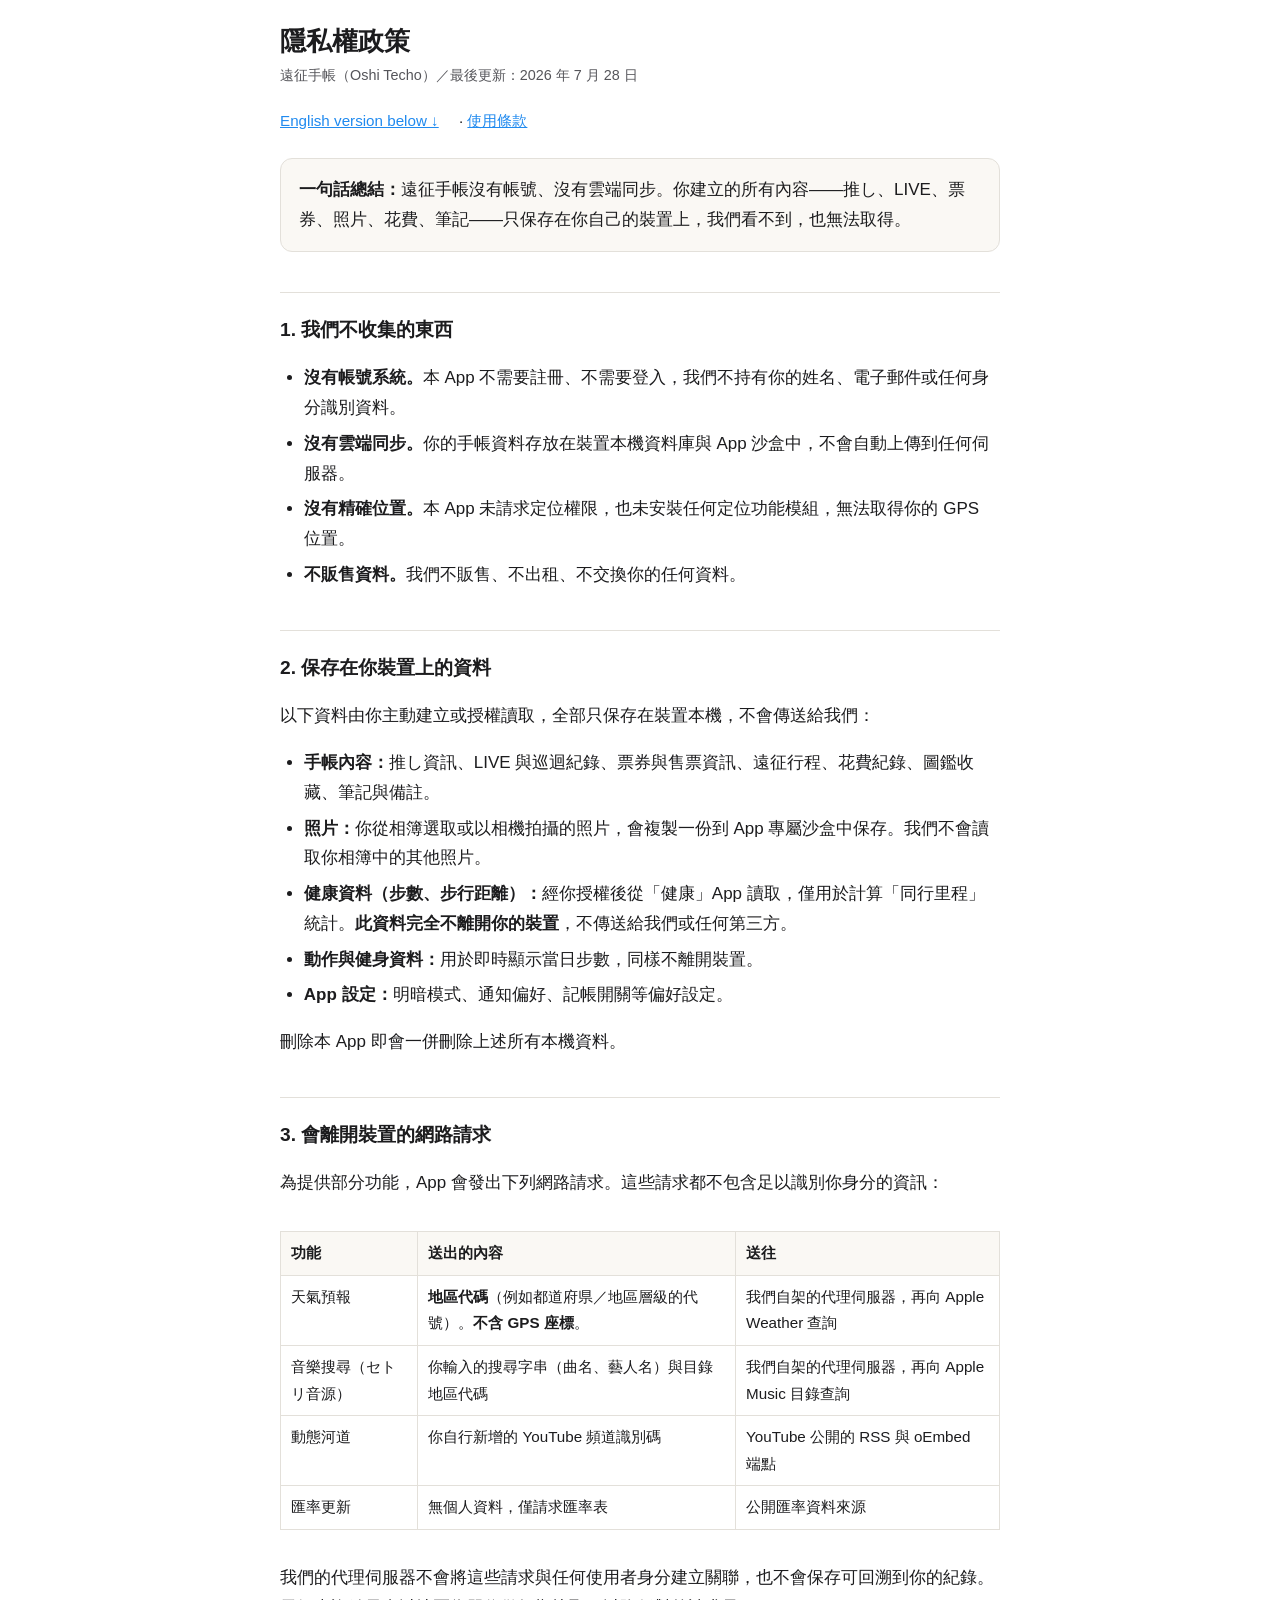
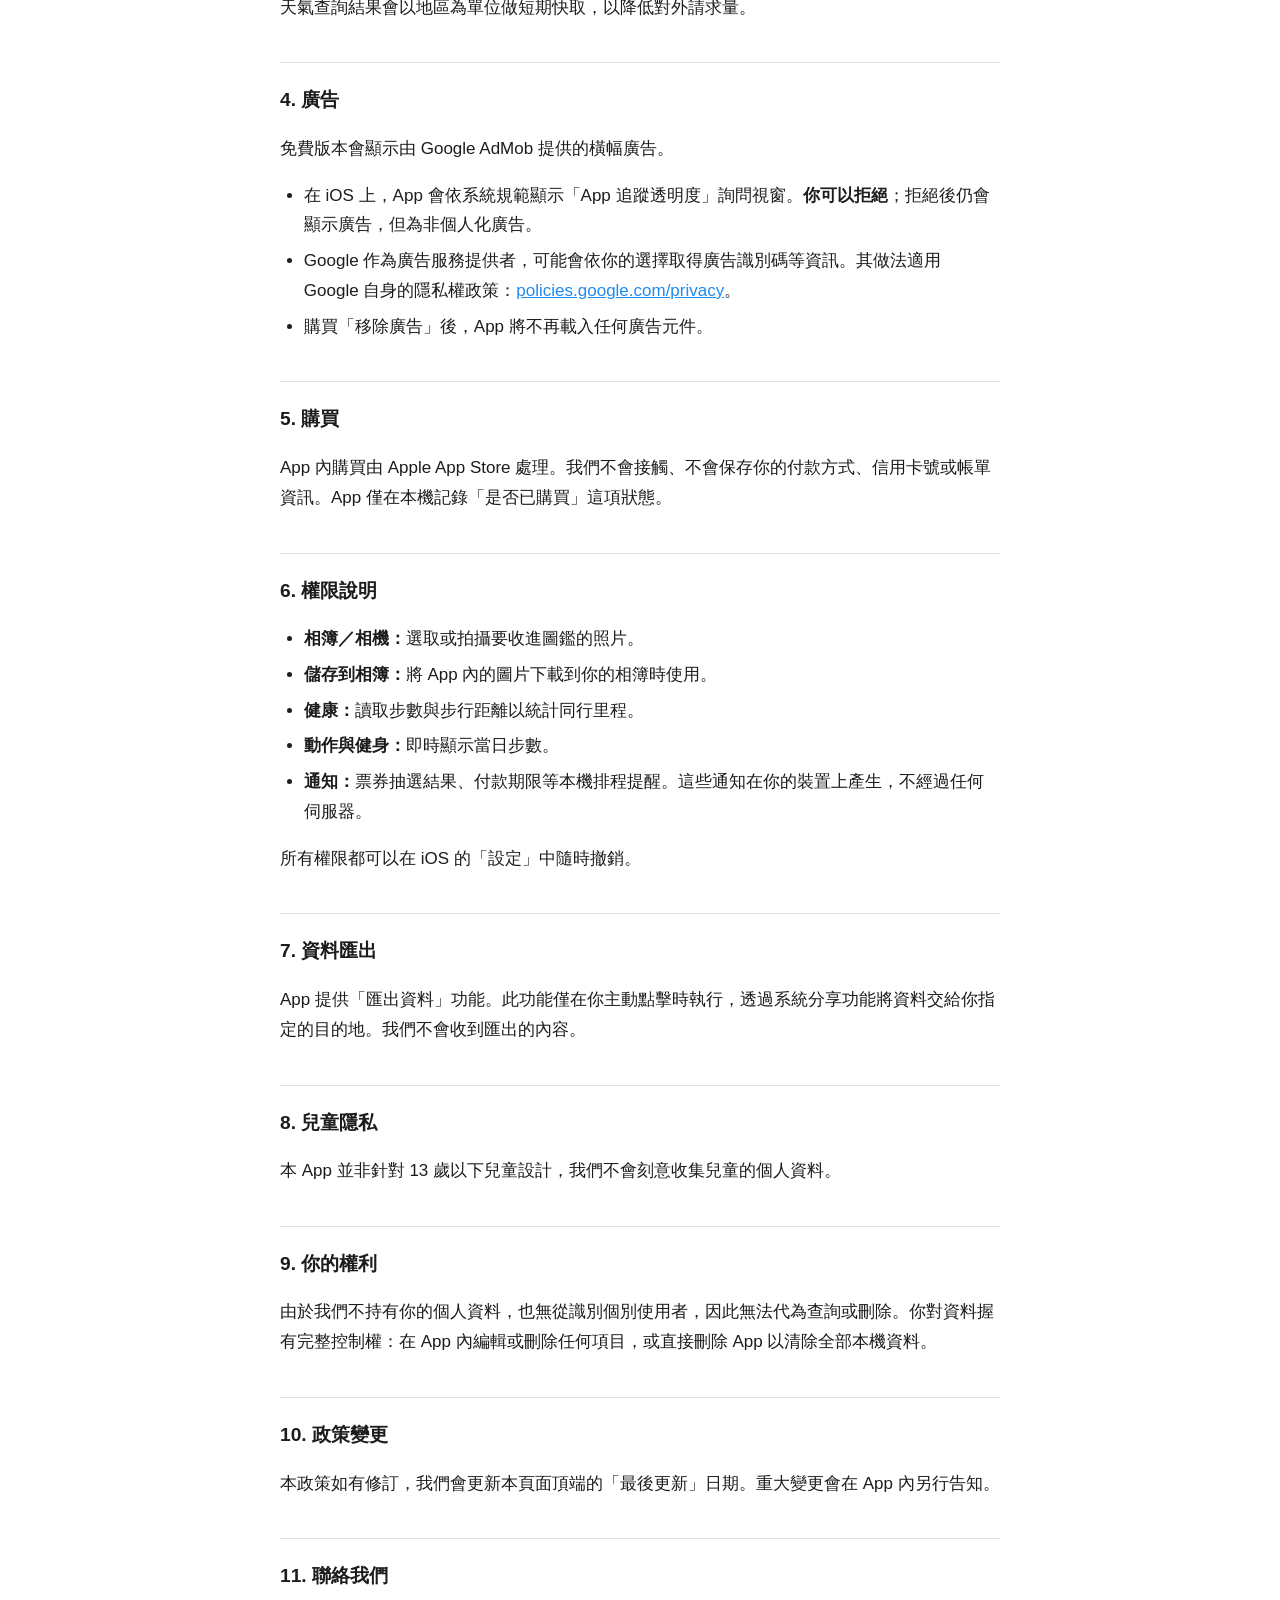
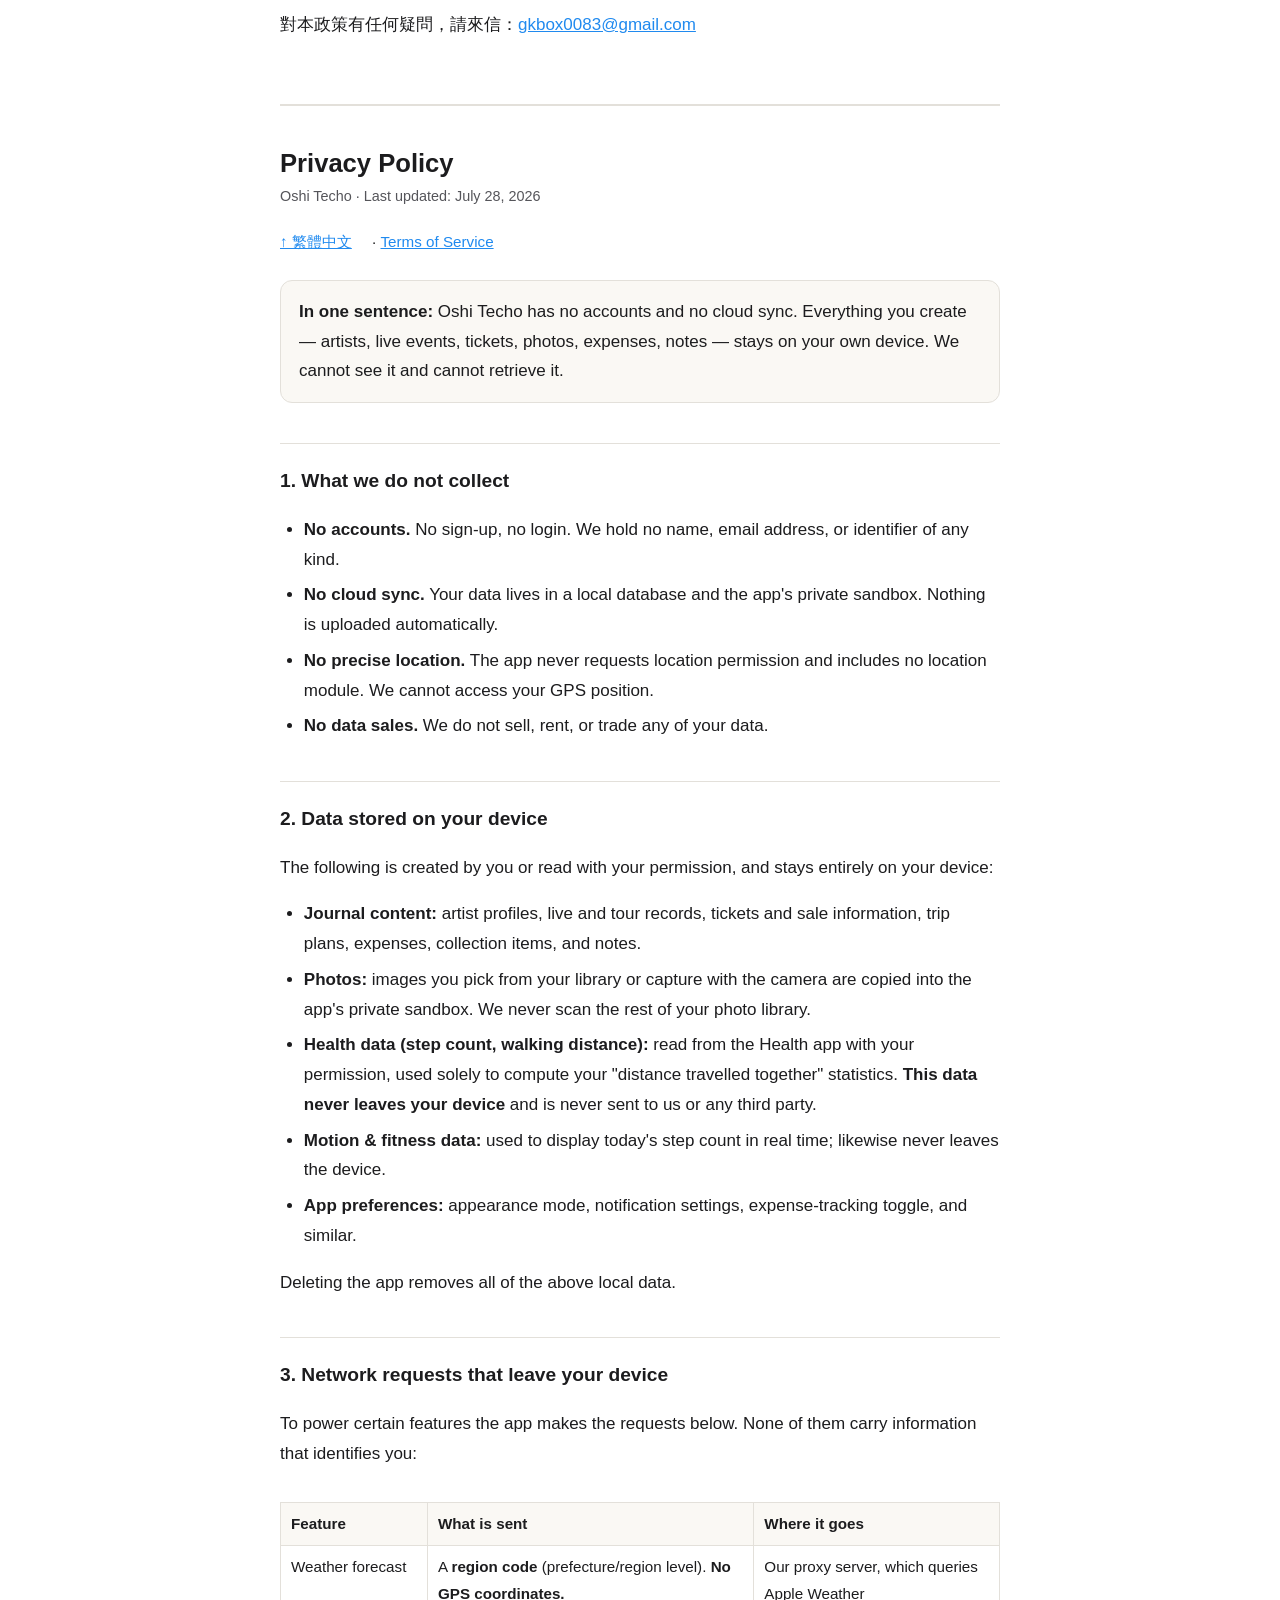
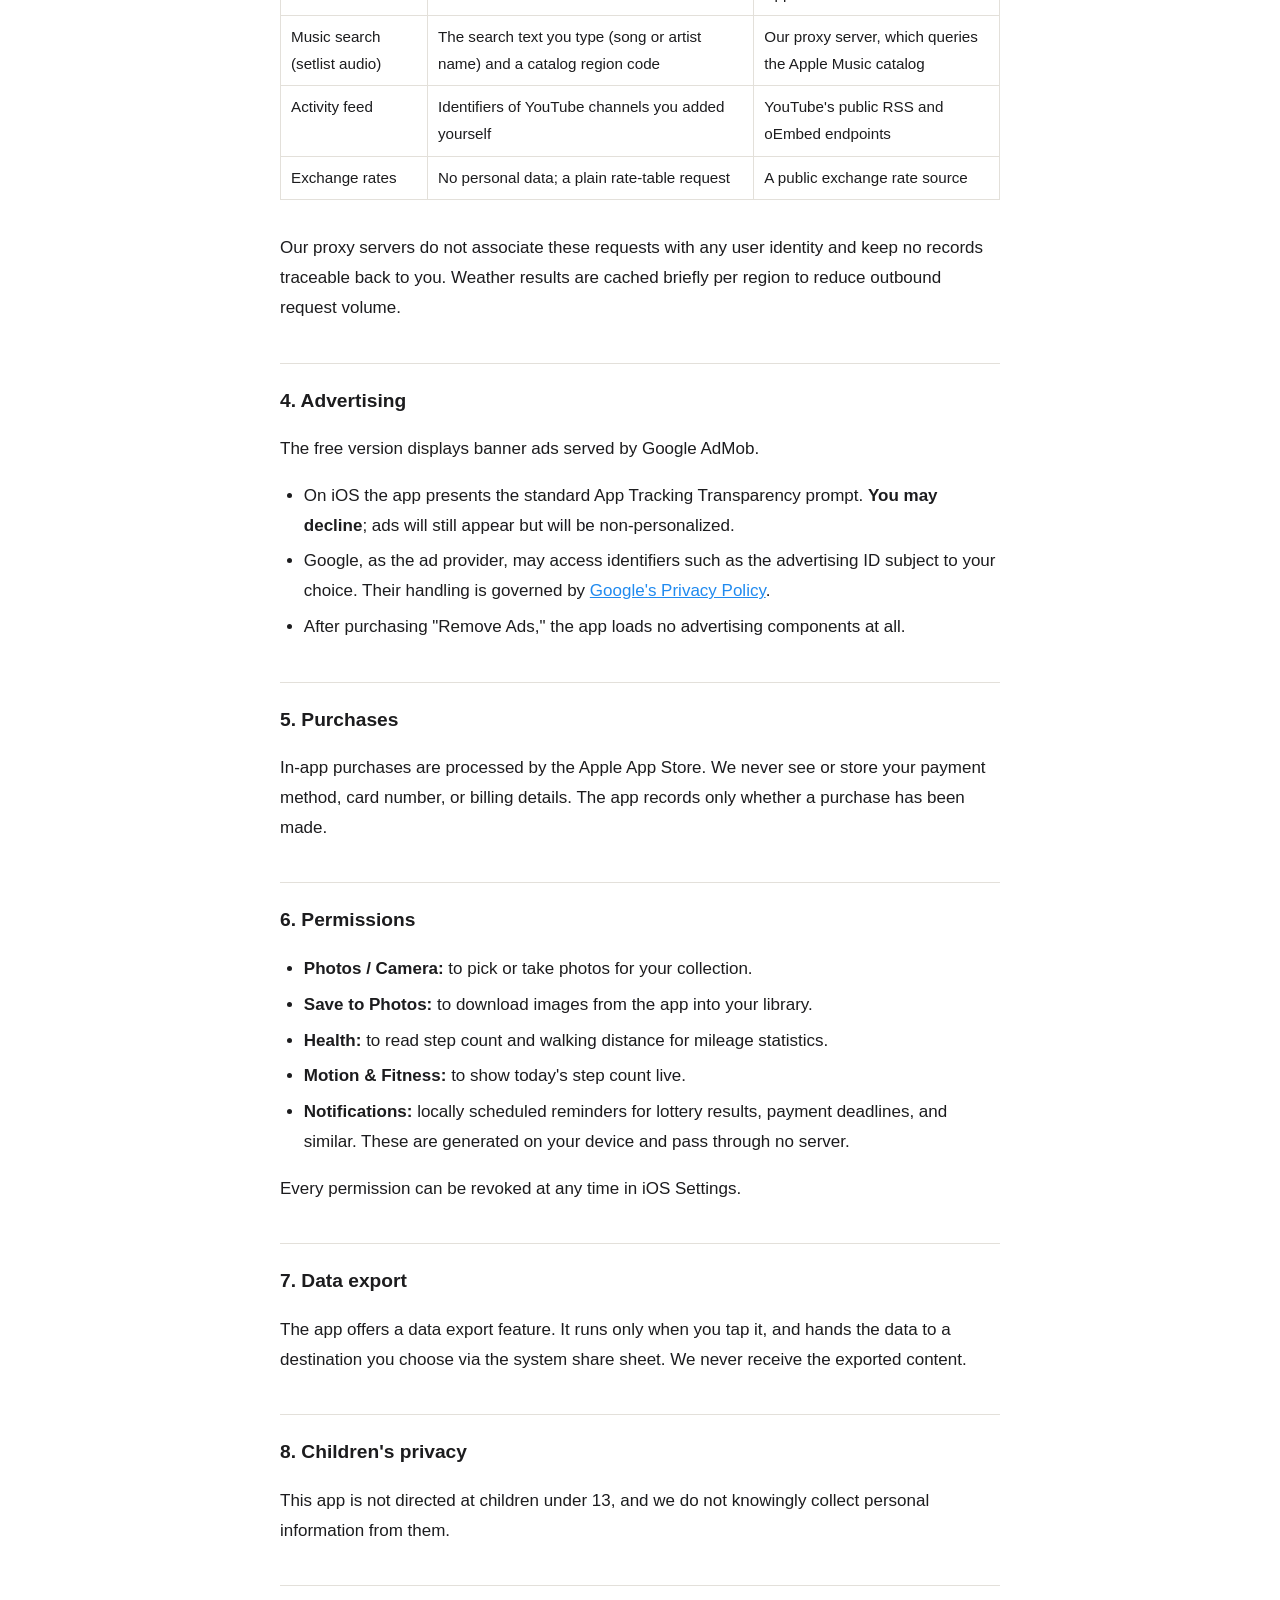
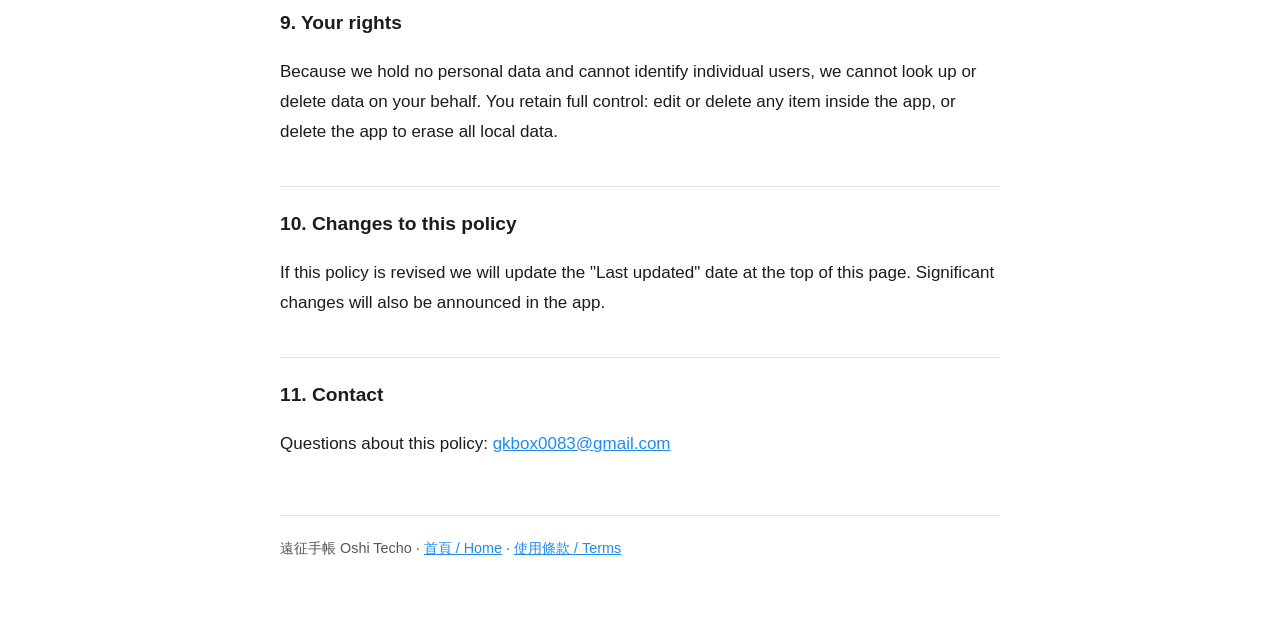
==== privacy.html @ f39a6113 "Add privacy policy and terms of service Static pages for the Oshi Techo iOS app, published via GitHu" ====
<!doctype html>
<html lang="zh-Hant">
<head>
<meta charset="utf-8">
<meta name="viewport" content="width=device-width, initial-scale=1">
<title>隱私權政策 — 遠征手帳 / Privacy Policy — Oshi Techo</title>
<link rel="stylesheet" href="style.css">
</head>
<body>
<main>

<h1>隱私權政策</h1>
<p class="meta">遠征手帳（Oshi Techo）／最後更新：2026 年 7 月 28 日</p>
<p class="lang-nav"><a href="#english">English version below ↓</a> · <a href="terms.html">使用條款</a></p>

<div class="lead">
<p><strong>一句話總結：</strong>遠征手帳沒有帳號、沒有雲端同步。你建立的所有內容——推し、LIVE、票券、照片、花費、筆記——只保存在你自己的裝置上，我們看不到，也無法取得。</p>
</div>

<h2>1. 我們不收集的東西</h2>
<ul>
  <li><strong>沒有帳號系統。</strong>本 App 不需要註冊、不需要登入，我們不持有你的姓名、電子郵件或任何身分識別資料。</li>
  <li><strong>沒有雲端同步。</strong>你的手帳資料存放在裝置本機資料庫與 App 沙盒中，不會自動上傳到任何伺服器。</li>
  <li><strong>沒有精確位置。</strong>本 App 未請求定位權限，也未安裝任何定位功能模組，無法取得你的 GPS 位置。</li>
  <li><strong>不販售資料。</strong>我們不販售、不出租、不交換你的任何資料。</li>
</ul>

<h2>2. 保存在你裝置上的資料</h2>
<p>以下資料由你主動建立或授權讀取，全部只保存在裝置本機，不會傳送給我們：</p>
<ul>
  <li><strong>手帳內容：</strong>推し資訊、LIVE 與巡迴紀錄、票券與售票資訊、遠征行程、花費紀錄、圖鑑收藏、筆記與備註。</li>
  <li><strong>照片：</strong>你從相簿選取或以相機拍攝的照片，會複製一份到 App 專屬沙盒中保存。我們不會讀取你相簿中的其他照片。</li>
  <li><strong>健康資料（步數、步行距離）：</strong>經你授權後從「健康」App 讀取，僅用於計算「同行里程」統計。<strong>此資料完全不離開你的裝置</strong>，不傳送給我們或任何第三方。</li>
  <li><strong>動作與健身資料：</strong>用於即時顯示當日步數，同樣不離開裝置。</li>
  <li><strong>App 設定：</strong>明暗模式、通知偏好、記帳開關等偏好設定。</li>
</ul>
<p>刪除本 App 即會一併刪除上述所有本機資料。</p>

<h2>3. 會離開裝置的網路請求</h2>
<p>為提供部分功能，App 會發出下列網路請求。這些請求都不包含足以識別你身分的資訊：</p>

<div class="table-wrap">
<table>
<tr><th>功能</th><th>送出的內容</th><th>送往</th></tr>
<tr>
  <td>天氣預報</td>
  <td><strong>地區代碼</strong>（例如都道府県／地區層級的代號）。<strong>不含 GPS 座標</strong>。</td>
  <td>我們自架的代理伺服器，再向 Apple Weather 查詢</td>
</tr>
<tr>
  <td>音樂搜尋（セトリ音源）</td>
  <td>你輸入的搜尋字串（曲名、藝人名）與目錄地區代碼</td>
  <td>我們自架的代理伺服器，再向 Apple Music 目錄查詢</td>
</tr>
<tr>
  <td>動態河道</td>
  <td>你自行新增的 YouTube 頻道識別碼</td>
  <td>YouTube 公開的 RSS 與 oEmbed 端點</td>
</tr>
<tr>
  <td>匯率更新</td>
  <td>無個人資料，僅請求匯率表</td>
  <td>公開匯率資料來源</td>
</tr>
</table>
</div>

<p>我們的代理伺服器不會將這些請求與任何使用者身分建立關聯，也不會保存可回溯到你的紀錄。天氣查詢結果會以地區為單位做短期快取，以降低對外請求量。</p>

<h2>4. 廣告</h2>
<p>免費版本會顯示由 Google AdMob 提供的橫幅廣告。</p>
<ul>
  <li>在 iOS 上，App 會依系統規範顯示「App 追蹤透明度」詢問視窗。<strong>你可以拒絕</strong>；拒絕後仍會顯示廣告，但為非個人化廣告。</li>
  <li>Google 作為廣告服務提供者，可能會依你的選擇取得廣告識別碼等資訊。其做法適用 Google 自身的隱私權政策：<a href="https://policies.google.com/privacy">policies.google.com/privacy</a>。</li>
  <li>購買「移除廣告」後，App 將不再載入任何廣告元件。</li>
</ul>

<h2>5. 購買</h2>
<p>App 內購買由 Apple App Store 處理。我們不會接觸、不會保存你的付款方式、信用卡號或帳單資訊。App 僅在本機記錄「是否已購買」這項狀態。</p>

<h2>6. 權限說明</h2>
<ul>
  <li><strong>相簿／相機：</strong>選取或拍攝要收進圖鑑的照片。</li>
  <li><strong>儲存到相簿：</strong>將 App 內的圖片下載到你的相簿時使用。</li>
  <li><strong>健康：</strong>讀取步數與步行距離以統計同行里程。</li>
  <li><strong>動作與健身：</strong>即時顯示當日步數。</li>
  <li><strong>通知：</strong>票券抽選結果、付款期限等本機排程提醒。這些通知在你的裝置上產生，不經過任何伺服器。</li>
</ul>
<p>所有權限都可以在 iOS 的「設定」中隨時撤銷。</p>

<h2>7. 資料匯出</h2>
<p>App 提供「匯出資料」功能。此功能僅在你主動點擊時執行，透過系統分享功能將資料交給你指定的目的地。我們不會收到匯出的內容。</p>

<h2>8. 兒童隱私</h2>
<p>本 App 並非針對 13 歲以下兒童設計，我們不會刻意收集兒童的個人資料。</p>

<h2>9. 你的權利</h2>
<p>由於我們不持有你的個人資料，也無從識別個別使用者，因此無法代為查詢或刪除。你對資料握有完整控制權：在 App 內編輯或刪除任何項目，或直接刪除 App 以清除全部本機資料。</p>

<h2>10. 政策變更</h2>
<p>本政策如有修訂，我們會更新本頁面頂端的「最後更新」日期。重大變更會在 App 內另行告知。</p>

<h2>11. 聯絡我們</h2>
<p>對本政策有任何疑問，請來信：<a href="mailto:gkbox0083@gmail.com">gkbox0083@gmail.com</a></p>

<hr class="lang-split" id="english">

<h1>Privacy Policy</h1>
<p class="meta">Oshi Techo · Last updated: July 28, 2026</p>
<p class="lang-nav"><a href="#">↑ 繁體中文</a> · <a href="terms.html">Terms of Service</a></p>

<div class="lead">
<p><strong>In one sentence:</strong> Oshi Techo has no accounts and no cloud sync. Everything you create — artists, live events, tickets, photos, expenses, notes — stays on your own device. We cannot see it and cannot retrieve it.</p>
</div>

<h2>1. What we do not collect</h2>
<ul>
  <li><strong>No accounts.</strong> No sign-up, no login. We hold no name, email address, or identifier of any kind.</li>
  <li><strong>No cloud sync.</strong> Your data lives in a local database and the app's private sandbox. Nothing is uploaded automatically.</li>
  <li><strong>No precise location.</strong> The app never requests location permission and includes no location module. We cannot access your GPS position.</li>
  <li><strong>No data sales.</strong> We do not sell, rent, or trade any of your data.</li>
</ul>

<h2>2. Data stored on your device</h2>
<p>The following is created by you or read with your permission, and stays entirely on your device:</p>
<ul>
  <li><strong>Journal content:</strong> artist profiles, live and tour records, tickets and sale information, trip plans, expenses, collection items, and notes.</li>
  <li><strong>Photos:</strong> images you pick from your library or capture with the camera are copied into the app's private sandbox. We never scan the rest of your photo library.</li>
  <li><strong>Health data (step count, walking distance):</strong> read from the Health app with your permission, used solely to compute your "distance travelled together" statistics. <strong>This data never leaves your device</strong> and is never sent to us or any third party.</li>
  <li><strong>Motion &amp; fitness data:</strong> used to display today's step count in real time; likewise never leaves the device.</li>
  <li><strong>App preferences:</strong> appearance mode, notification settings, expense-tracking toggle, and similar.</li>
</ul>
<p>Deleting the app removes all of the above local data.</p>

<h2>3. Network requests that leave your device</h2>
<p>To power certain features the app makes the requests below. None of them carry information that identifies you:</p>

<div class="table-wrap">
<table>
<tr><th>Feature</th><th>What is sent</th><th>Where it goes</th></tr>
<tr>
  <td>Weather forecast</td>
  <td>A <strong>region code</strong> (prefecture/region level). <strong>No GPS coordinates.</strong></td>
  <td>Our proxy server, which queries Apple Weather</td>
</tr>
<tr>
  <td>Music search (setlist audio)</td>
  <td>The search text you type (song or artist name) and a catalog region code</td>
  <td>Our proxy server, which queries the Apple Music catalog</td>
</tr>
<tr>
  <td>Activity feed</td>
  <td>Identifiers of YouTube channels you added yourself</td>
  <td>YouTube's public RSS and oEmbed endpoints</td>
</tr>
<tr>
  <td>Exchange rates</td>
  <td>No personal data; a plain rate-table request</td>
  <td>A public exchange rate source</td>
</tr>
</table>
</div>

<p>Our proxy servers do not associate these requests with any user identity and keep no records traceable back to you. Weather results are cached briefly per region to reduce outbound request volume.</p>

<h2>4. Advertising</h2>
<p>The free version displays banner ads served by Google AdMob.</p>
<ul>
  <li>On iOS the app presents the standard App Tracking Transparency prompt. <strong>You may decline</strong>; ads will still appear but will be non-personalized.</li>
  <li>Google, as the ad provider, may access identifiers such as the advertising ID subject to your choice. Their handling is governed by <a href="https://policies.google.com/privacy">Google's Privacy Policy</a>.</li>
  <li>After purchasing "Remove Ads," the app loads no advertising components at all.</li>
</ul>

<h2>5. Purchases</h2>
<p>In-app purchases are processed by the Apple App Store. We never see or store your payment method, card number, or billing details. The app records only whether a purchase has been made.</p>

<h2>6. Permissions</h2>
<ul>
  <li><strong>Photos / Camera:</strong> to pick or take photos for your collection.</li>
  <li><strong>Save to Photos:</strong> to download images from the app into your library.</li>
  <li><strong>Health:</strong> to read step count and walking distance for mileage statistics.</li>
  <li><strong>Motion &amp; Fitness:</strong> to show today's step count live.</li>
  <li><strong>Notifications:</strong> locally scheduled reminders for lottery results, payment deadlines, and similar. These are generated on your device and pass through no server.</li>
</ul>
<p>Every permission can be revoked at any time in iOS Settings.</p>

<h2>7. Data export</h2>
<p>The app offers a data export feature. It runs only when you tap it, and hands the data to a destination you choose via the system share sheet. We never receive the exported content.</p>

<h2>8. Children's privacy</h2>
<p>This app is not directed at children under 13, and we do not knowingly collect personal information from them.</p>

<h2>9. Your rights</h2>
<p>Because we hold no personal data and cannot identify individual users, we cannot look up or delete data on your behalf. You retain full control: edit or delete any item inside the app, or delete the app to erase all local data.</p>

<h2>10. Changes to this policy</h2>
<p>If this policy is revised we will update the "Last updated" date at the top of this page. Significant changes will also be announced in the app.</p>

<h2>11. Contact</h2>
<p>Questions about this policy: <a href="mailto:gkbox0083@gmail.com">gkbox0083@gmail.com</a></p>

<footer>
遠征手帳 Oshi Techo · <a href="index.html">首頁 / Home</a> · <a href="terms.html">使用條款 / Terms</a>
</footer>

</main>
</body>
</html>
---- style.css ----
/* 遠征手帳 法務文件共用樣式 — 自含、無外部依賴、支援深色模式 */
:root {
  --bg: #ffffff;
  --text: #1c1c1e;
  --text-secondary: #55555a;
  --border: #e3e0da;
  --accent: #208aef;
  --card: #faf8f4;
}
@media (prefers-color-scheme: dark) {
  :root {
    --bg: #242625;
    --text: #f2f1ee;
    --text-secondary: #a8a6a1;
    --border: #3a3c3b;
    --accent: #63a9f2;
    --card: #2d2f2e;
  }
}
* { box-sizing: border-box; }
body {
  margin: 0;
  padding: 24px 20px 64px;
  background: var(--bg);
  color: var(--text);
  font-family: -apple-system, BlinkMacSystemFont, "Segoe UI", "Noto Sans TC", "Hiragino Sans", sans-serif;
  line-height: 1.75;
  font-size: 17px;
  -webkit-text-size-adjust: 100%;
}
main { max-width: 720px; margin: 0 auto; }
h1 { font-size: 1.6rem; line-height: 1.35; margin: 0 0 4px; }
h2 {
  font-size: 1.2rem;
  margin: 40px 0 12px;
  padding-top: 20px;
  border-top: 1px solid var(--border);
}
h3 { font-size: 1rem; margin: 24px 0 8px; }
p, li { color: var(--text); }
ul { padding-left: 1.4em; }
li { margin: 6px 0; }
a { color: var(--accent); }
code {
  background: var(--card);
  padding: 2px 6px;
  border-radius: 4px;
  font-size: 0.9em;
}
.meta { color: var(--text-secondary); font-size: 0.9rem; margin: 0 0 8px; }
.lead {
  background: var(--card);
  border: 1px solid var(--border);
  border-radius: 12px;
  padding: 16px 18px;
  margin: 24px 0;
}
.lead p { margin: 0; }
.lang-nav { margin: 20px 0 0; font-size: 0.95rem; }
.lang-nav a { margin-right: 16px; }
hr.lang-split {
  border: 0;
  border-top: 2px solid var(--border);
  margin: 64px 0 40px;
}
table {
  width: 100%;
  border-collapse: collapse;
  margin: 16px 0;
  font-size: 0.95rem;
}
th, td {
  border: 1px solid var(--border);
  padding: 8px 10px;
  text-align: left;
  vertical-align: top;
}
th { background: var(--card); }
.table-wrap { overflow-x: auto; }
footer {
  margin-top: 56px;
  padding-top: 20px;
  border-top: 1px solid var(--border);
  color: var(--text-secondary);
  font-size: 0.9rem;
}
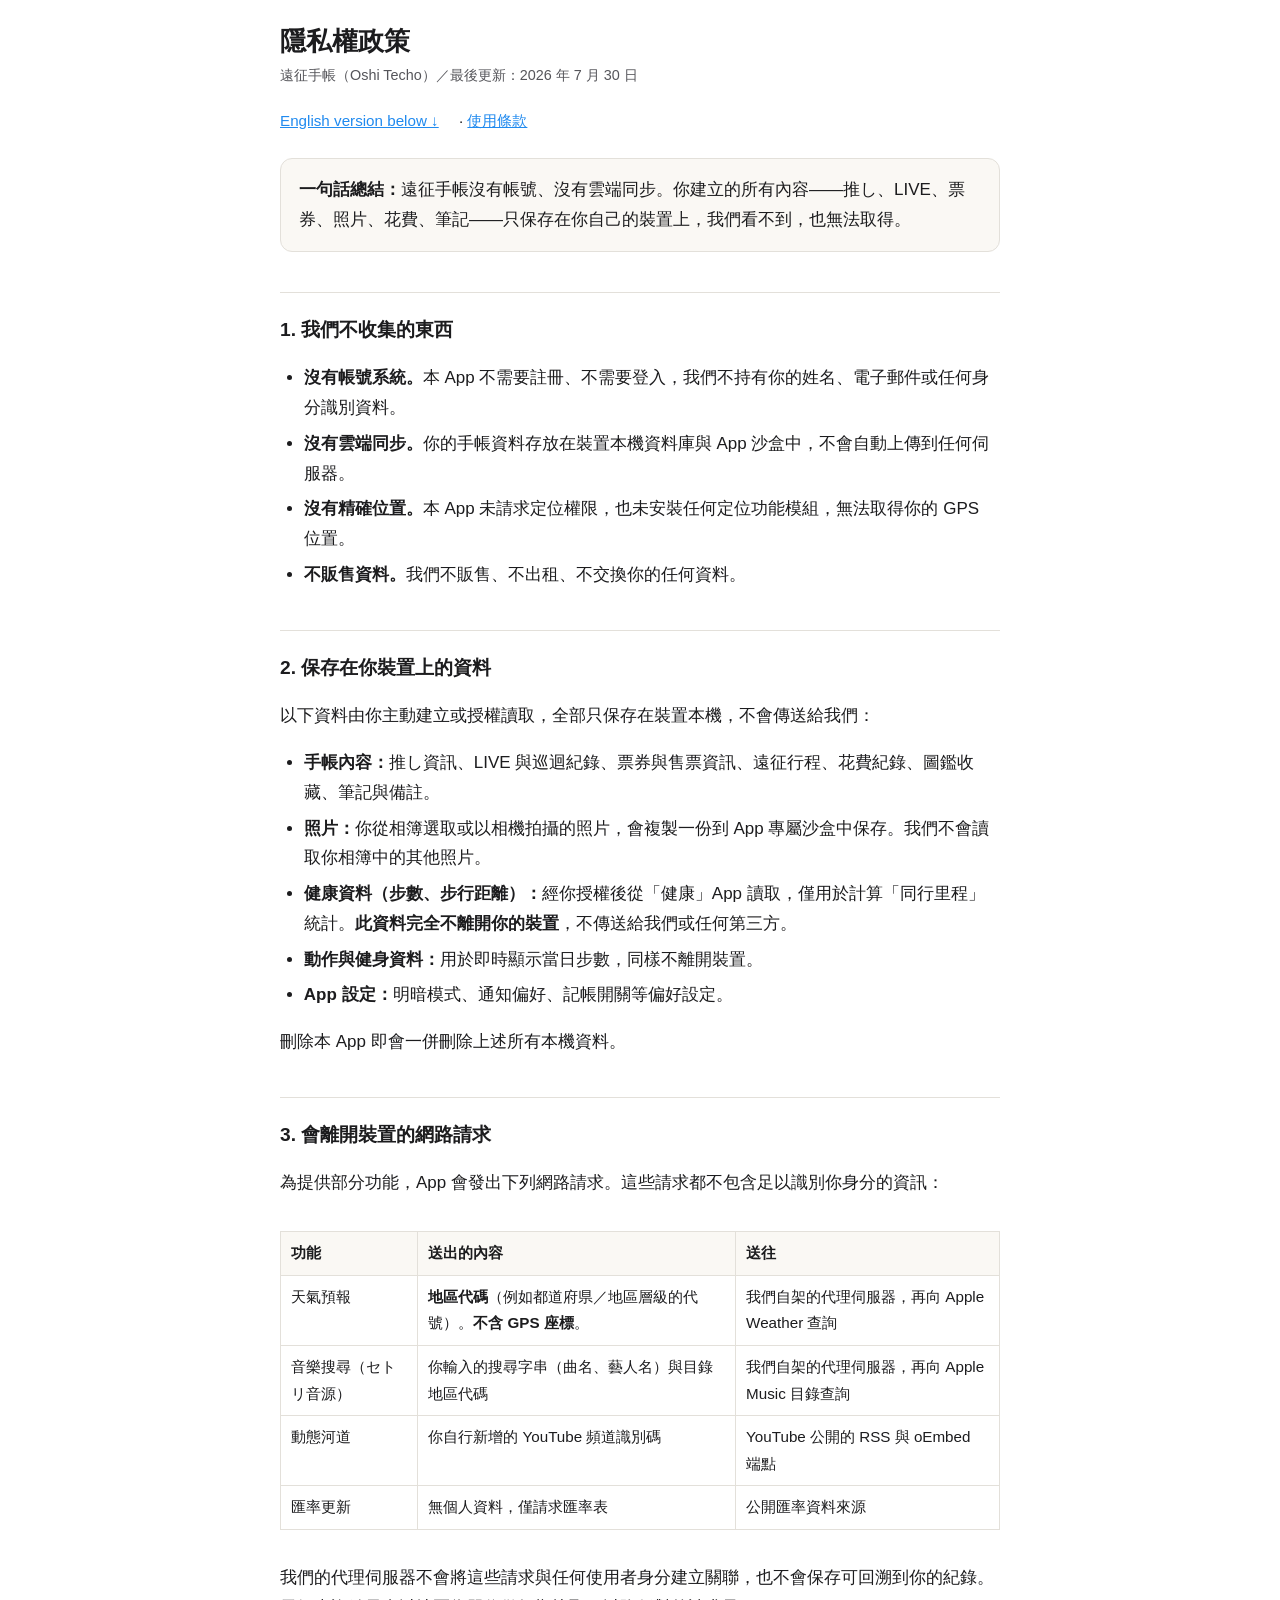
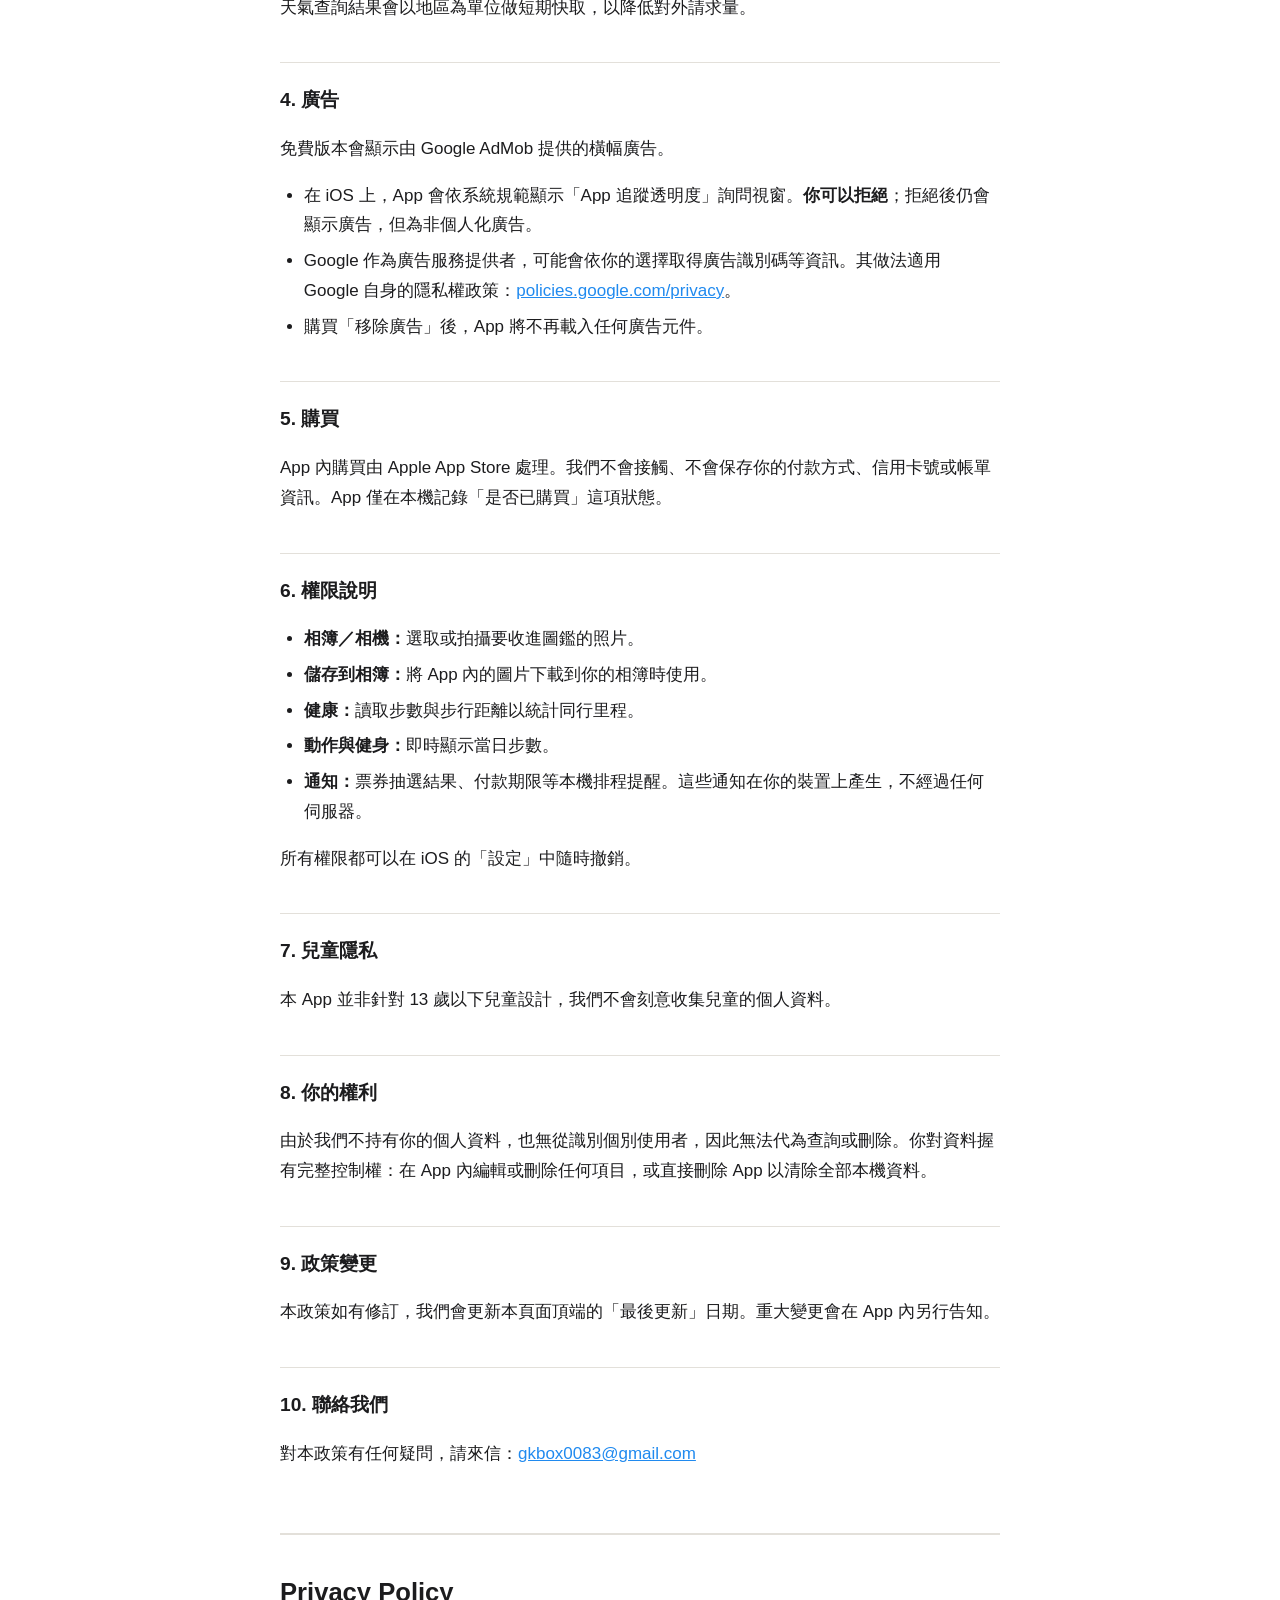
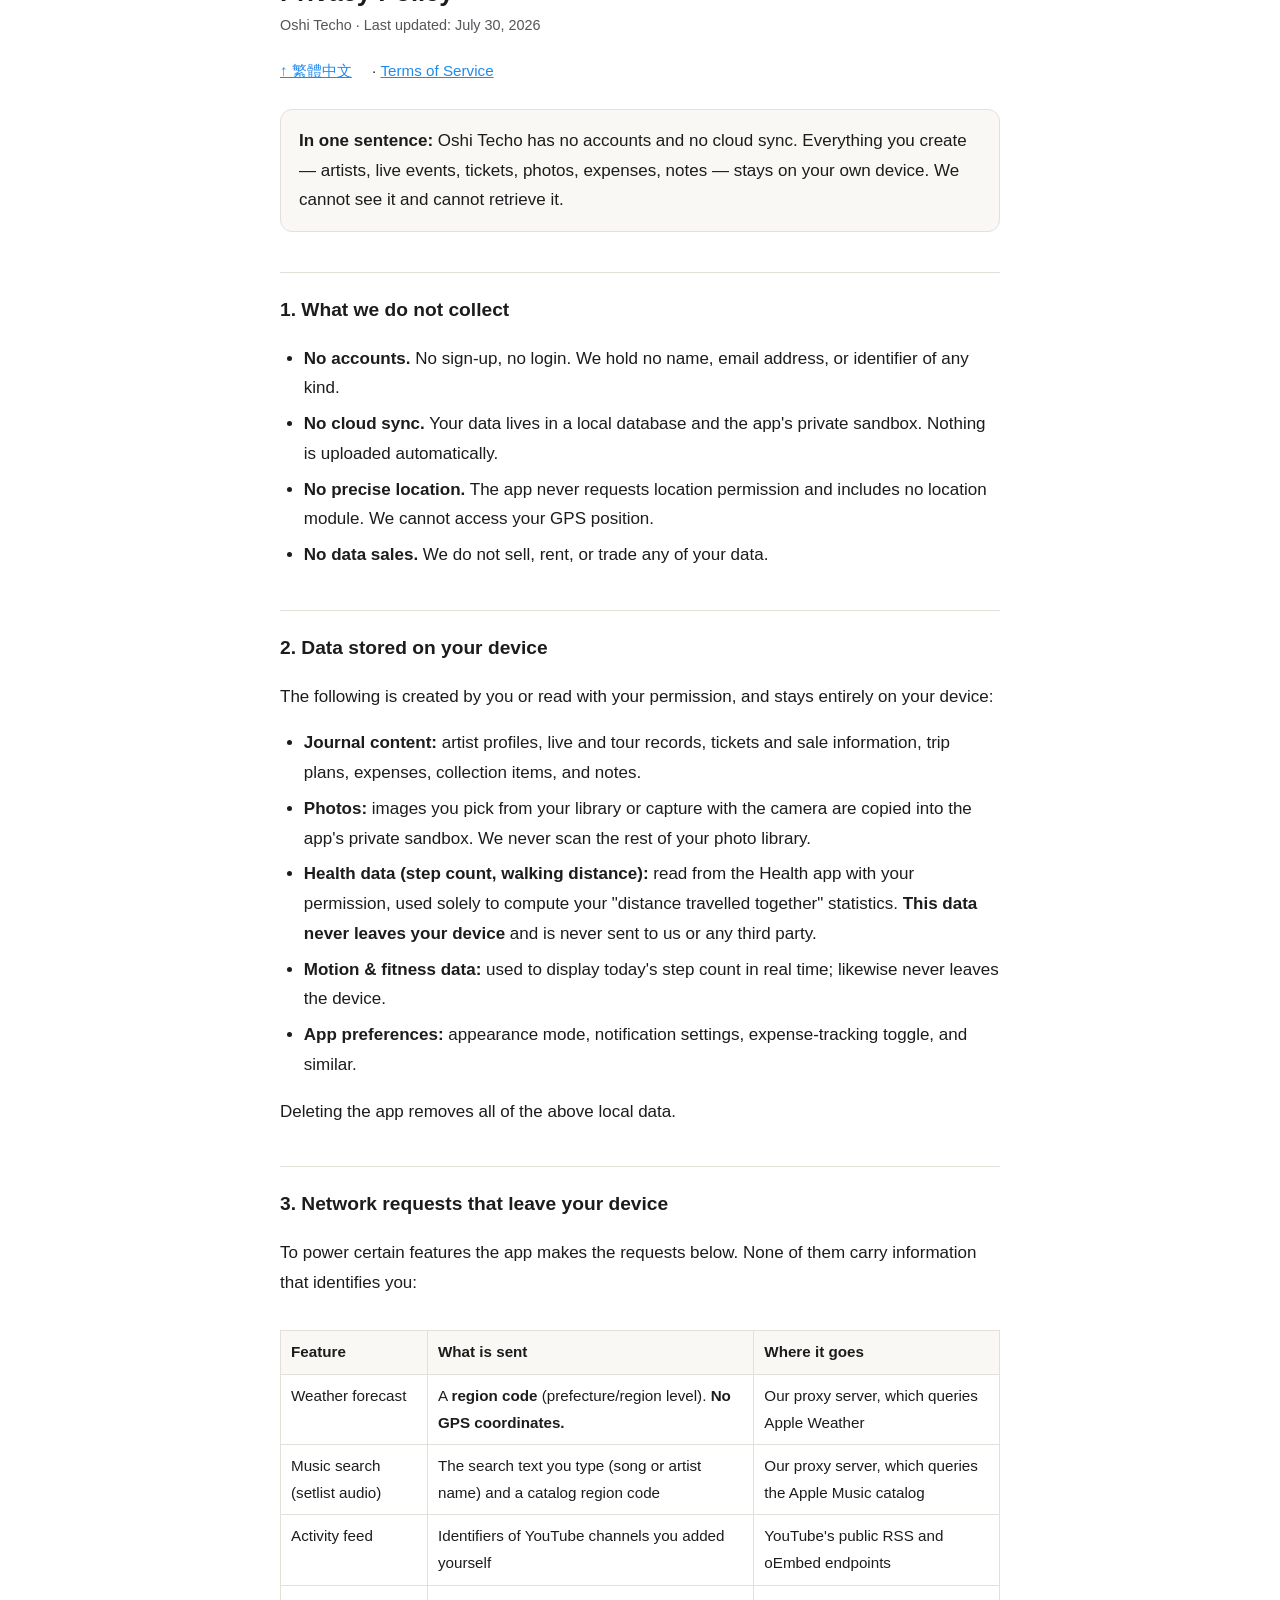
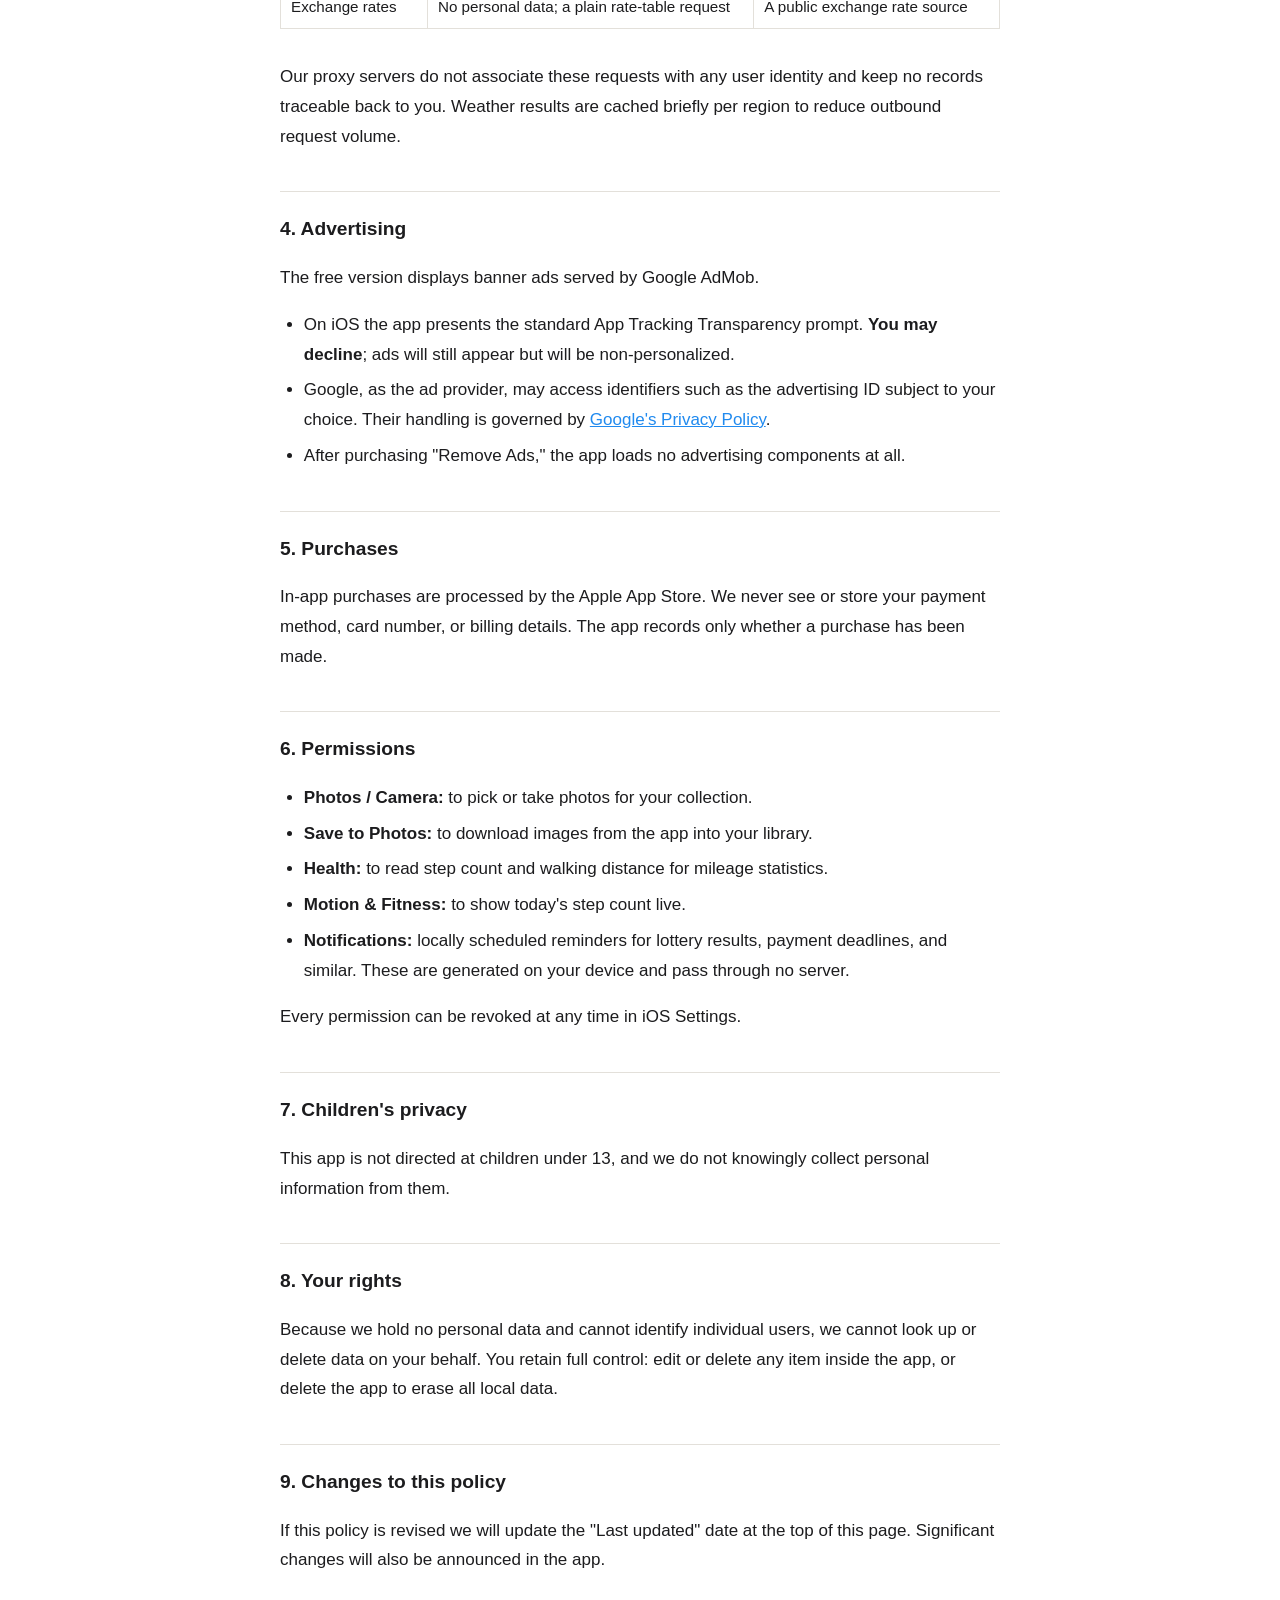
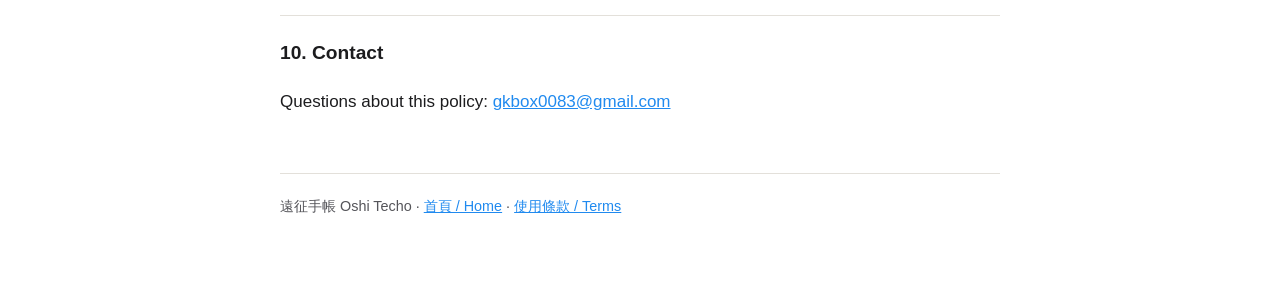
==== commit 6fa63a68: "Remove data export references (feature removed from app)" ====
--- a/privacy.html
+++ b/privacy.html
@@ -10,7 +10,7 @@
 <main>
 
 <h1>隱私權政策</h1>
-<p class="meta">遠征手帳（Oshi Techo）／最後更新：2026 年 7 月 28 日</p>
+<p class="meta">遠征手帳（Oshi Techo）／最後更新：2026 年 7 月 30 日</p>
 <p class="lang-nav"><a href="#english">English version below ↓</a> · <a href="terms.html">使用條款</a></p>
 
 <div class="lead">
@@ -88,25 +88,22 @@
 </ul>
 <p>所有權限都可以在 iOS 的「設定」中隨時撤銷。</p>
 
-<h2>7. 資料匯出</h2>
-<p>App 提供「匯出資料」功能。此功能僅在你主動點擊時執行，透過系統分享功能將資料交給你指定的目的地。我們不會收到匯出的內容。</p>
-
-<h2>8. 兒童隱私</h2>
+<h2>7. 兒童隱私</h2>
 <p>本 App 並非針對 13 歲以下兒童設計，我們不會刻意收集兒童的個人資料。</p>
 
-<h2>9. 你的權利</h2>
+<h2>8. 你的權利</h2>
 <p>由於我們不持有你的個人資料，也無從識別個別使用者，因此無法代為查詢或刪除。你對資料握有完整控制權：在 App 內編輯或刪除任何項目，或直接刪除 App 以清除全部本機資料。</p>
 
-<h2>10. 政策變更</h2>
+<h2>9. 政策變更</h2>
 <p>本政策如有修訂，我們會更新本頁面頂端的「最後更新」日期。重大變更會在 App 內另行告知。</p>
 
-<h2>11. 聯絡我們</h2>
+<h2>10. 聯絡我們</h2>
 <p>對本政策有任何疑問，請來信：<a href="mailto:gkbox0083@gmail.com">gkbox0083@gmail.com</a></p>
 
 <hr class="lang-split" id="english">
 
 <h1>Privacy Policy</h1>
-<p class="meta">Oshi Techo · Last updated: July 28, 2026</p>
+<p class="meta">Oshi Techo · Last updated: July 30, 2026</p>
 <p class="lang-nav"><a href="#">↑ 繁體中文</a> · <a href="terms.html">Terms of Service</a></p>
 
 <div class="lead">
@@ -184,19 +181,16 @@
 </ul>
 <p>Every permission can be revoked at any time in iOS Settings.</p>
 
-<h2>7. Data export</h2>
-<p>The app offers a data export feature. It runs only when you tap it, and hands the data to a destination you choose via the system share sheet. We never receive the exported content.</p>
-
-<h2>8. Children's privacy</h2>
+<h2>7. Children's privacy</h2>
 <p>This app is not directed at children under 13, and we do not knowingly collect personal information from them.</p>
 
-<h2>9. Your rights</h2>
+<h2>8. Your rights</h2>
 <p>Because we hold no personal data and cannot identify individual users, we cannot look up or delete data on your behalf. You retain full control: edit or delete any item inside the app, or delete the app to erase all local data.</p>
 
-<h2>10. Changes to this policy</h2>
+<h2>9. Changes to this policy</h2>
 <p>If this policy is revised we will update the "Last updated" date at the top of this page. Significant changes will also be announced in the app.</p>
 
-<h2>11. Contact</h2>
+<h2>10. Contact</h2>
 <p>Questions about this policy: <a href="mailto:gkbox0083@gmail.com">gkbox0083@gmail.com</a></p>
 
 <footer>
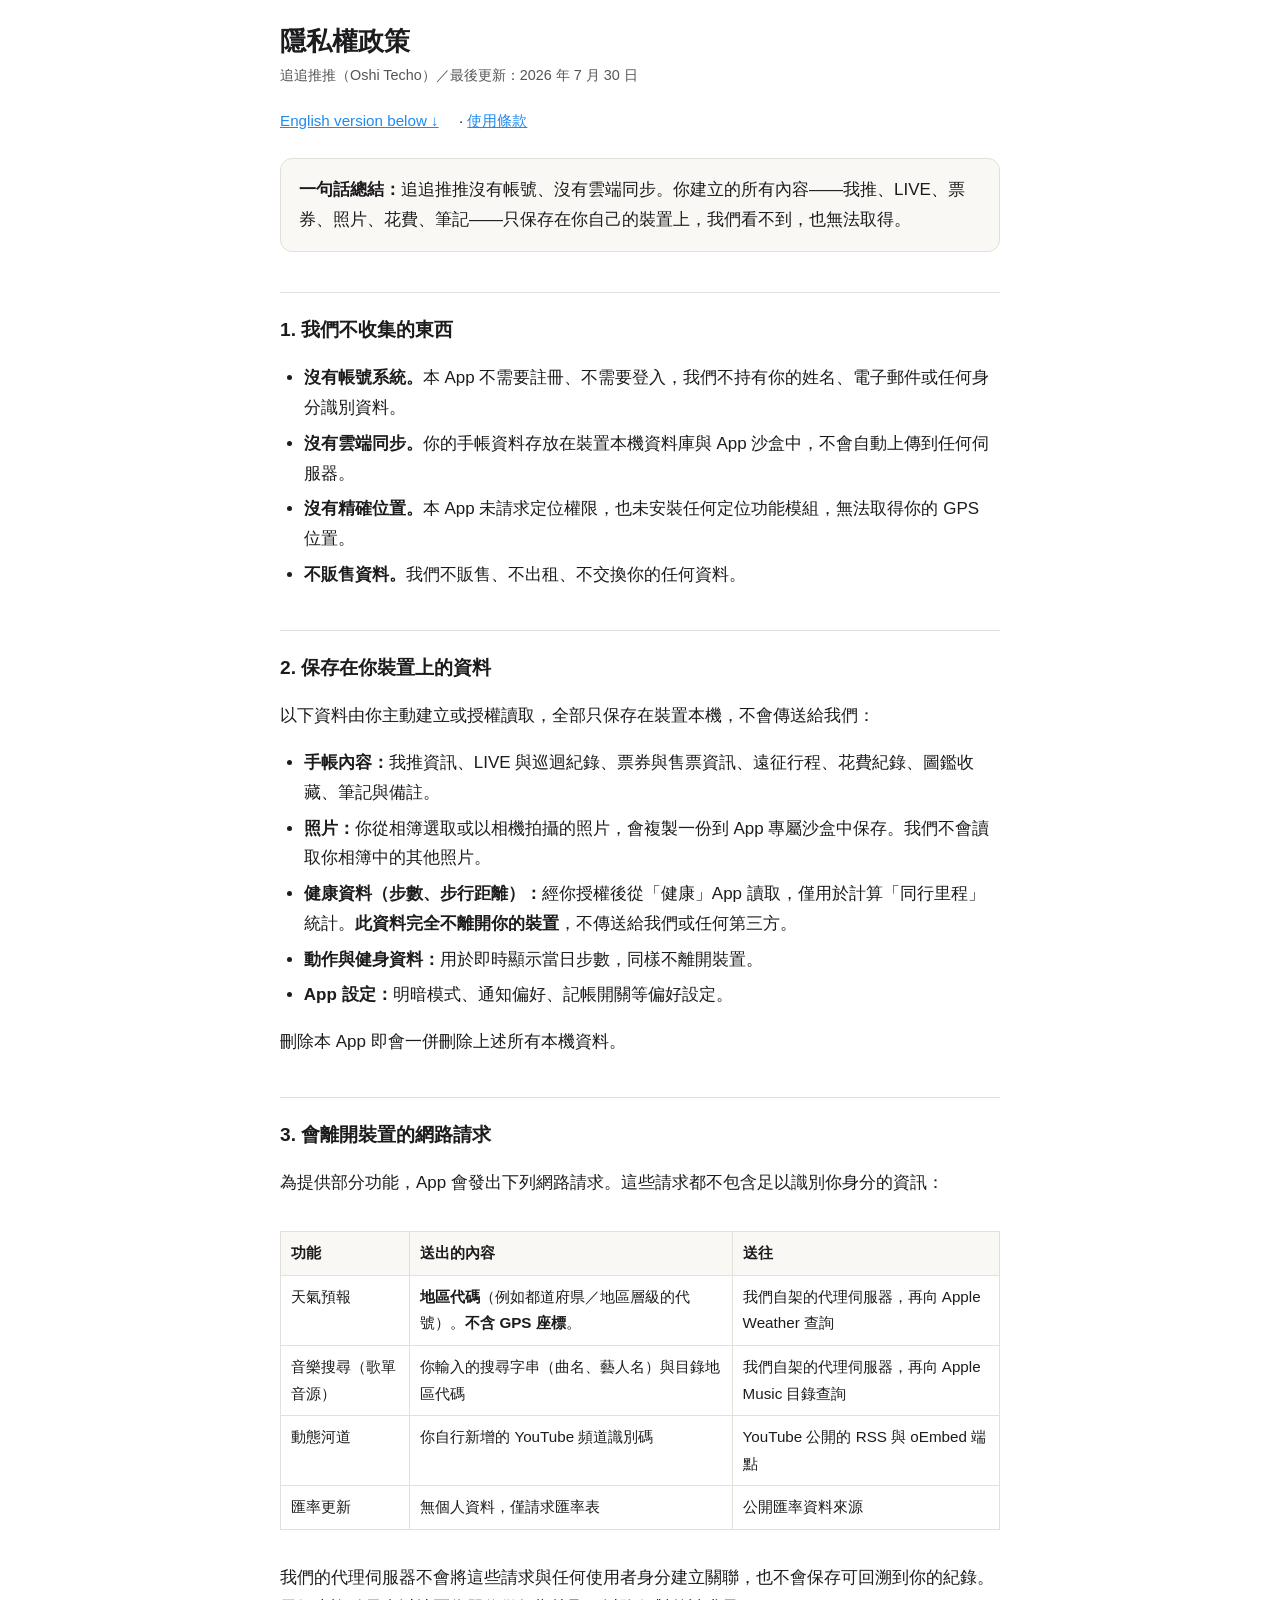
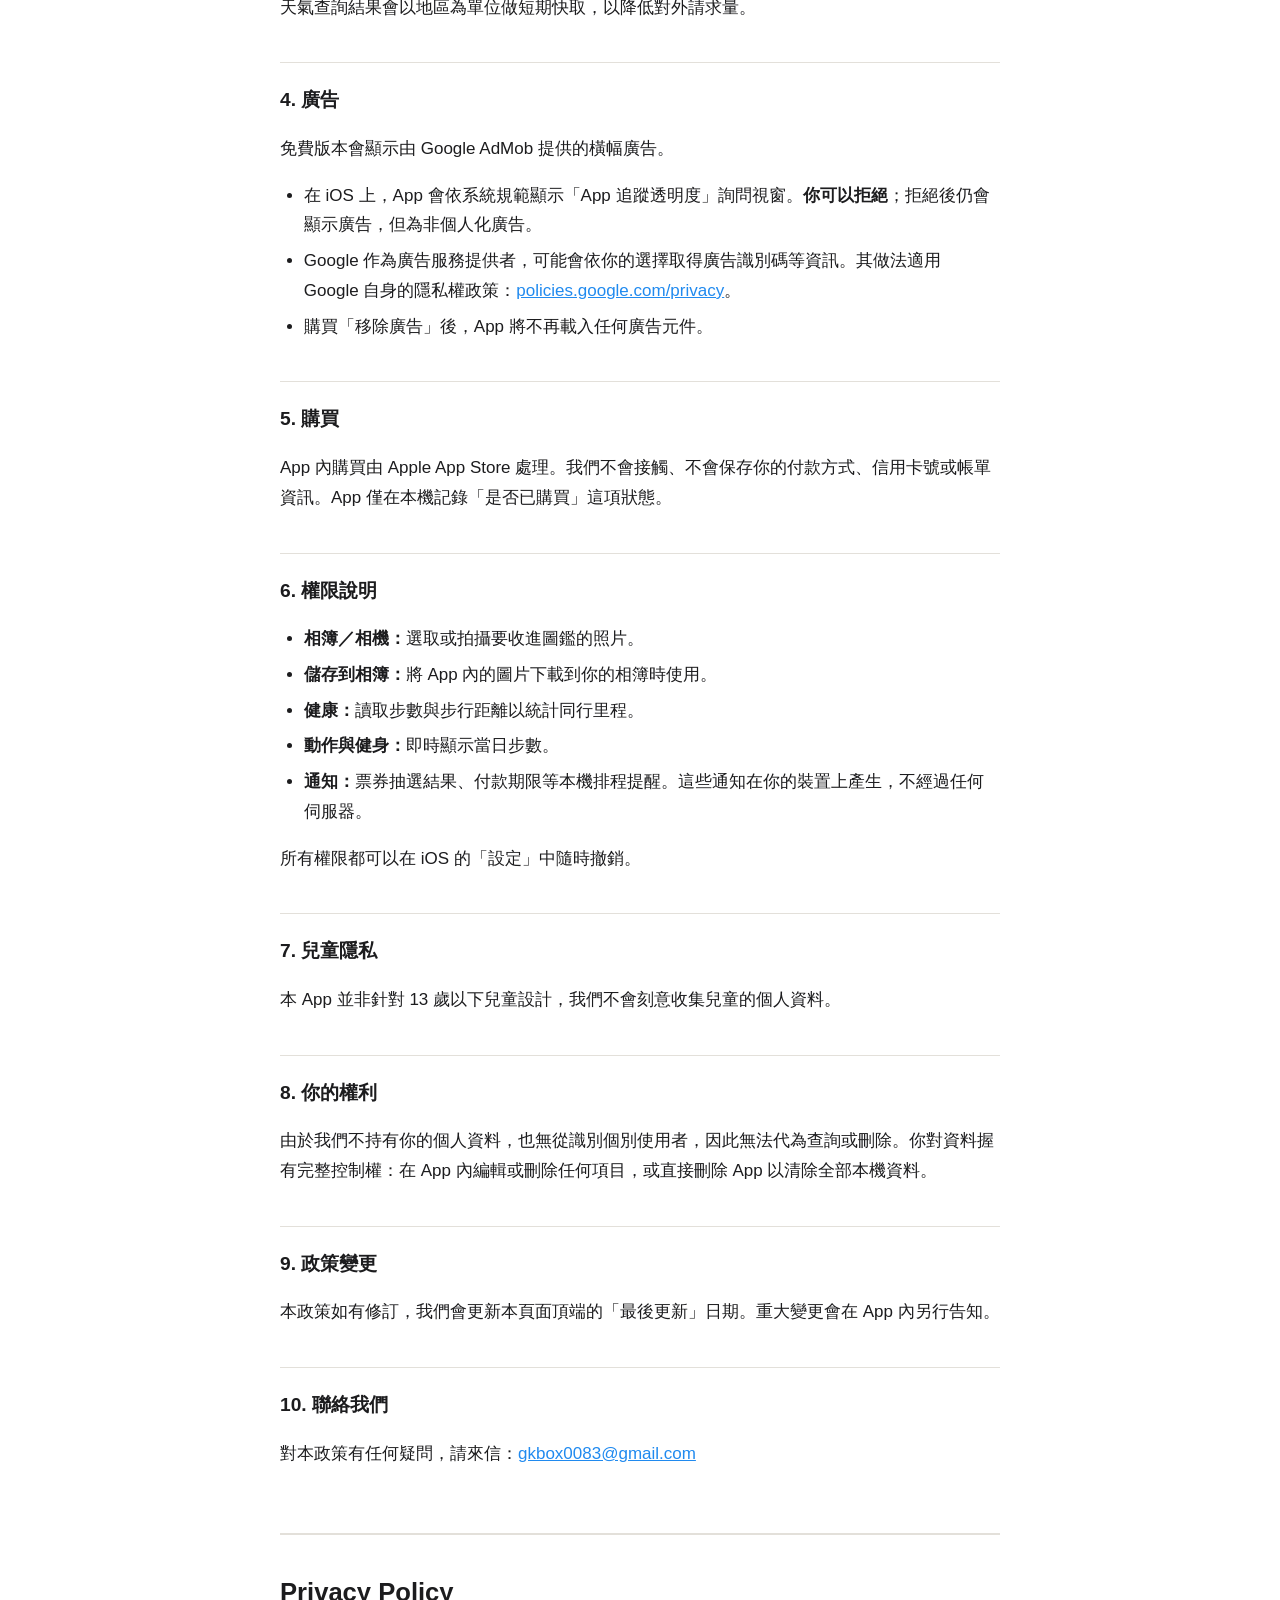
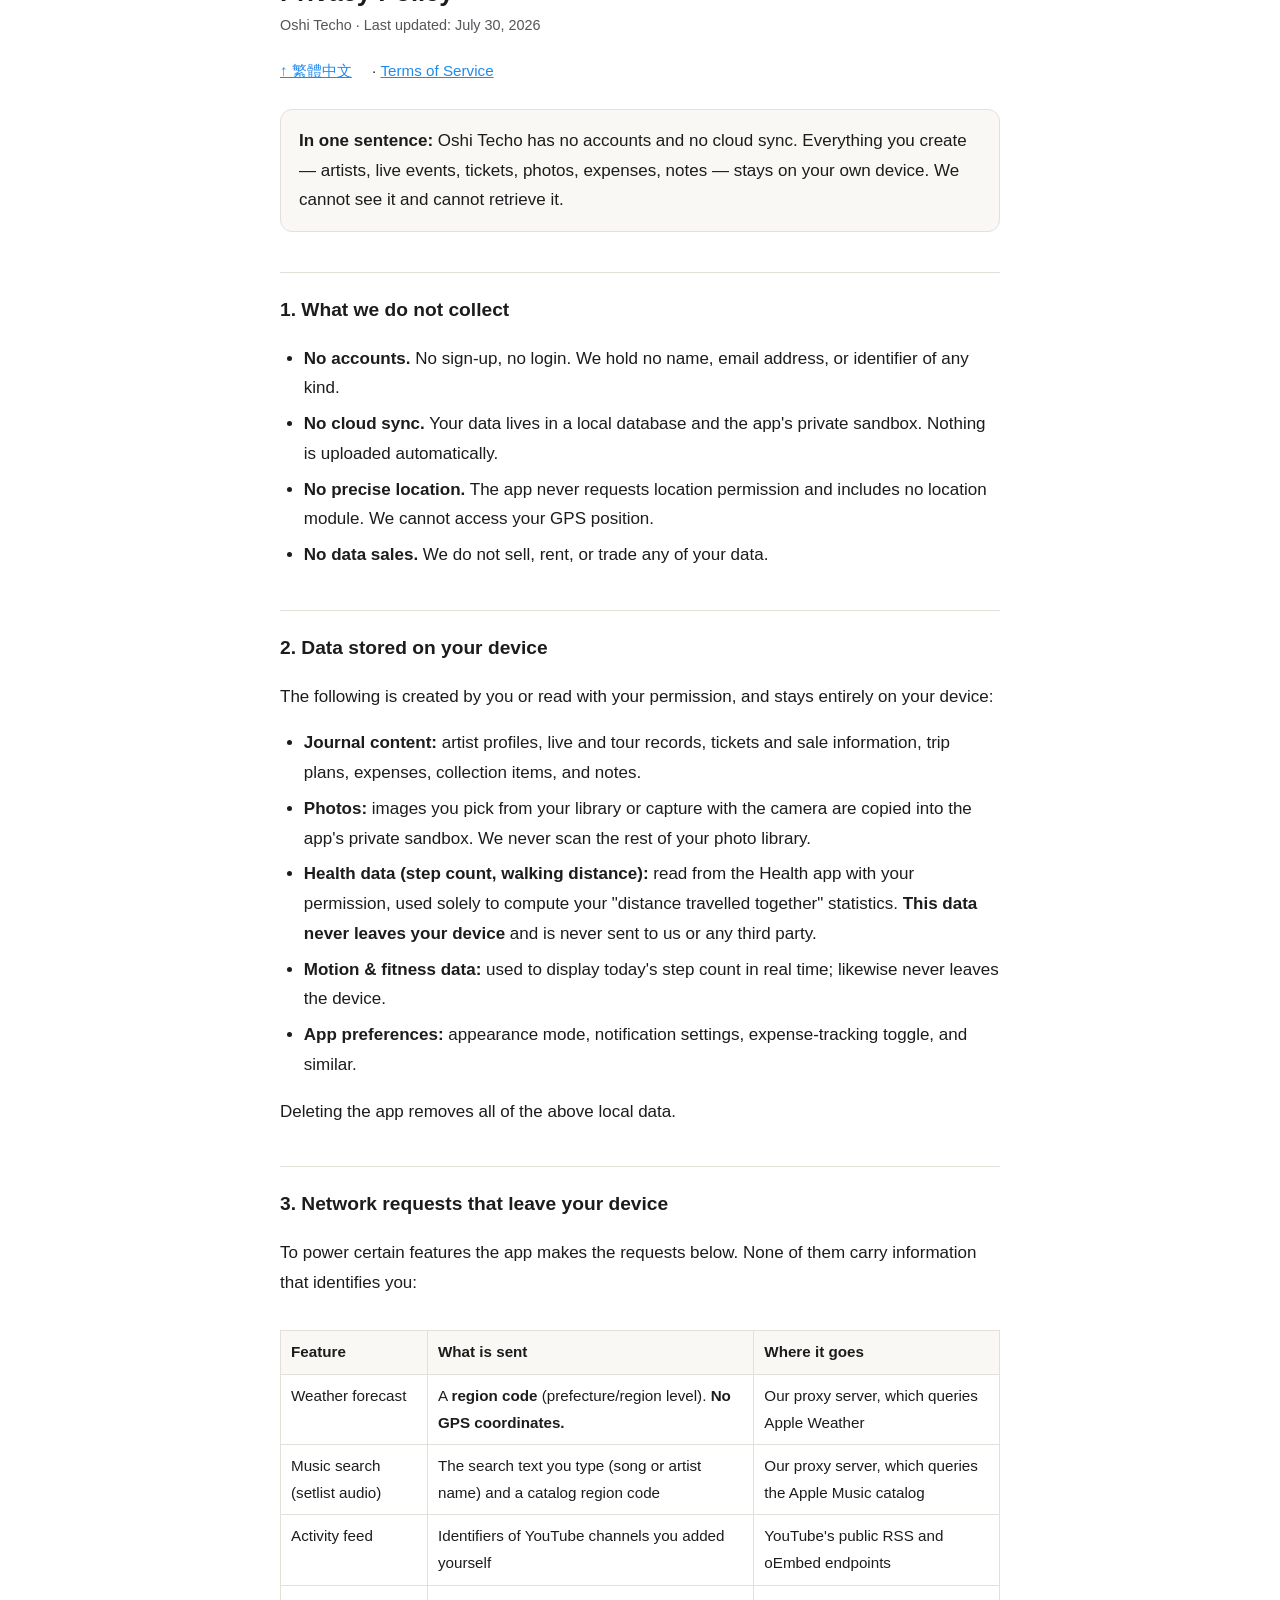
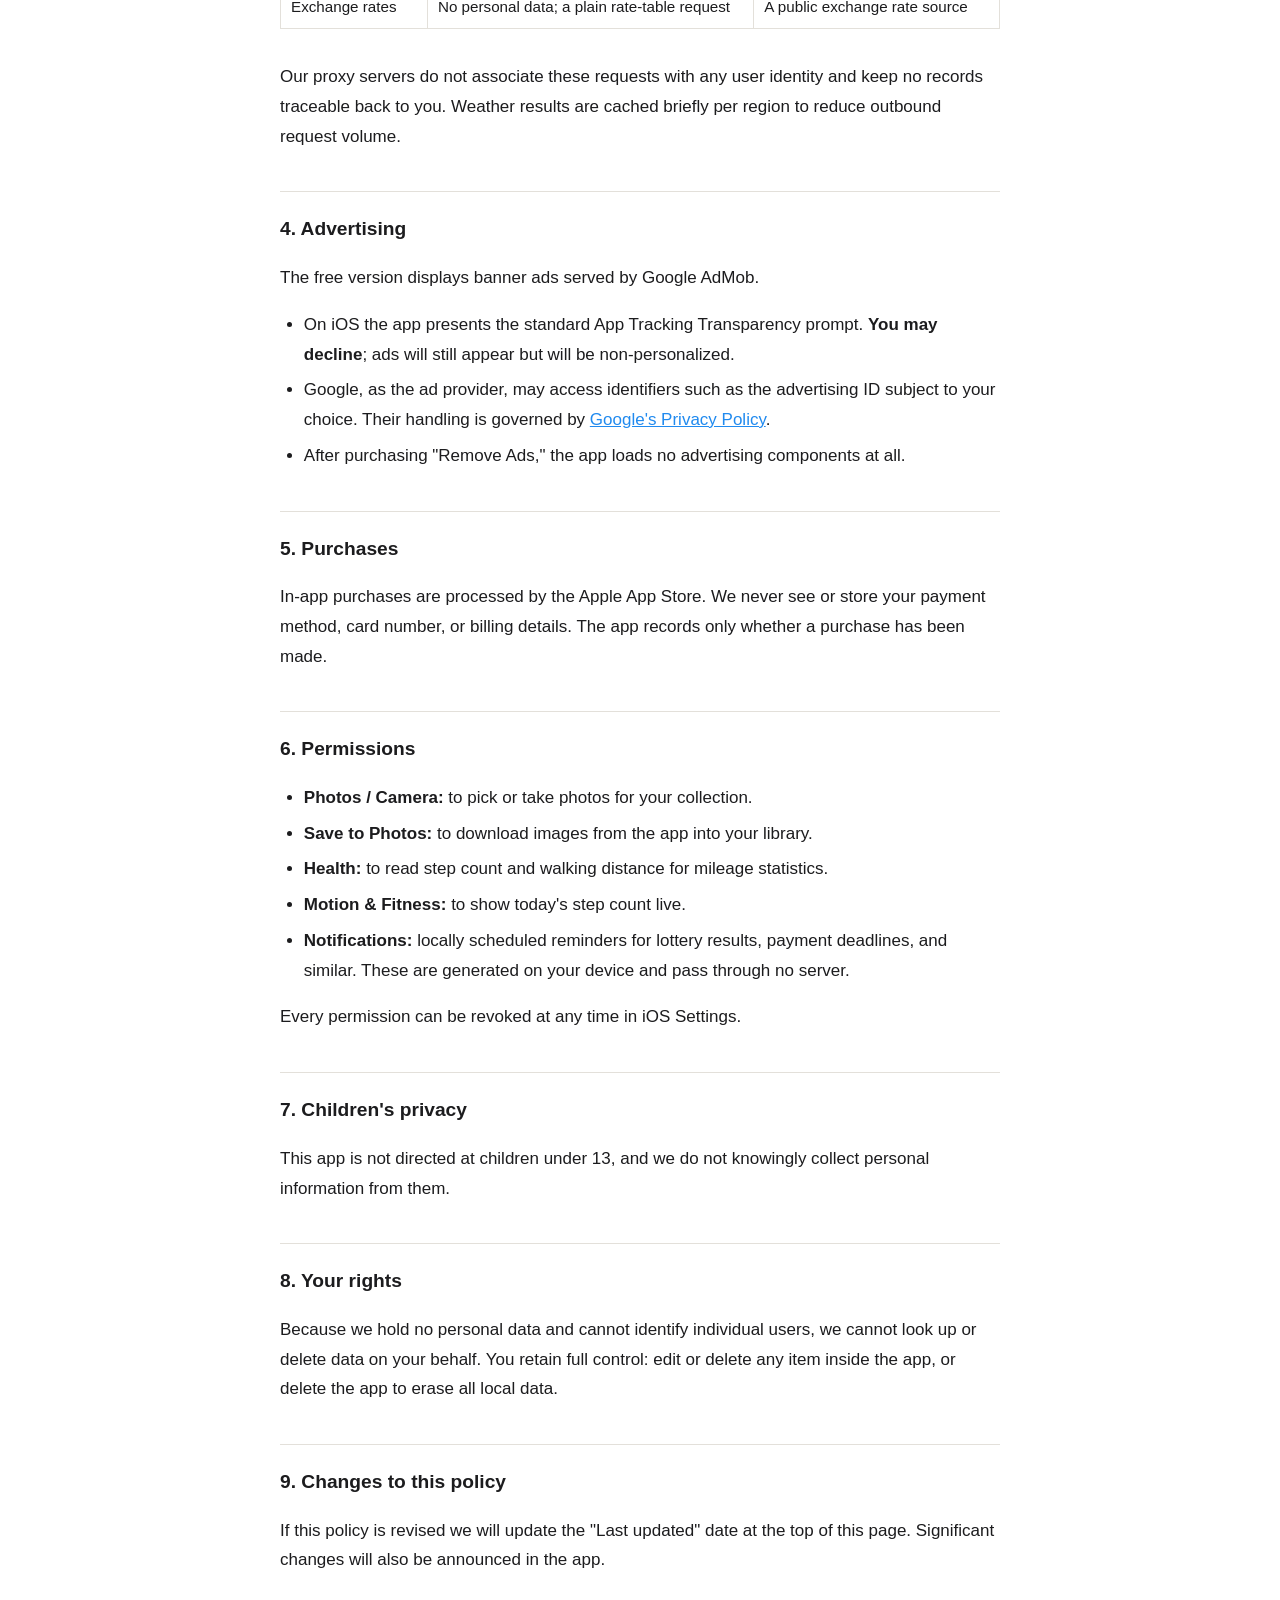
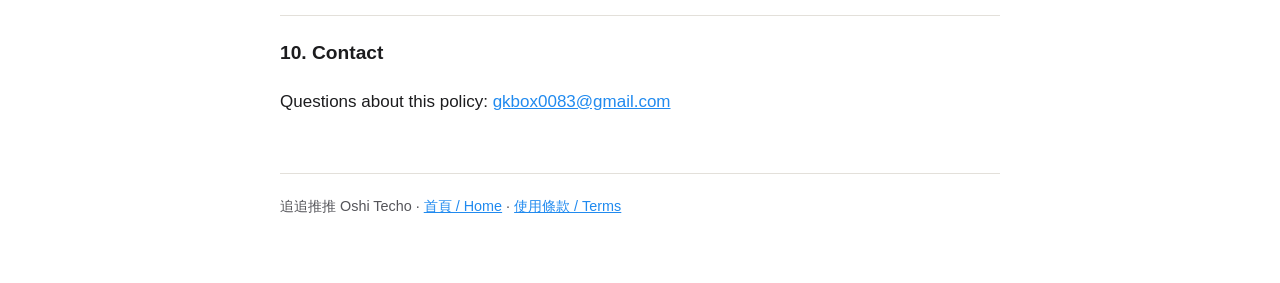
==== commit ebda4eff: "App 更名：遠征手帳 → 追追推推；音樂功能用詞改繁中（セトリ音源 → 歌單音源）" ====
--- a/privacy.html
+++ b/privacy.html
@@ -3,18 +3,18 @@
 <head>
 <meta charset="utf-8">
 <meta name="viewport" content="width=device-width, initial-scale=1">
-<title>隱私權政策 — 遠征手帳 / Privacy Policy — Oshi Techo</title>
+<title>隱私權政策 — 追追推推 / Privacy Policy — Oshi Techo</title>
 <link rel="stylesheet" href="style.css">
 </head>
 <body>
 <main>
 
 <h1>隱私權政策</h1>
-<p class="meta">遠征手帳（Oshi Techo）／最後更新：2026 年 7 月 30 日</p>
+<p class="meta">追追推推（Oshi Techo）／最後更新：2026 年 7 月 30 日</p>
 <p class="lang-nav"><a href="#english">English version below ↓</a> · <a href="terms.html">使用條款</a></p>
 
 <div class="lead">
-<p><strong>一句話總結：</strong>遠征手帳沒有帳號、沒有雲端同步。你建立的所有內容——推し、LIVE、票券、照片、花費、筆記——只保存在你自己的裝置上，我們看不到，也無法取得。</p>
+<p><strong>一句話總結：</strong>追追推推沒有帳號、沒有雲端同步。你建立的所有內容——我推、LIVE、票券、照片、花費、筆記——只保存在你自己的裝置上，我們看不到，也無法取得。</p>
 </div>
 
 <h2>1. 我們不收集的東西</h2>
@@ -28,7 +28,7 @@
 <h2>2. 保存在你裝置上的資料</h2>
 <p>以下資料由你主動建立或授權讀取，全部只保存在裝置本機，不會傳送給我們：</p>
 <ul>
-  <li><strong>手帳內容：</strong>推し資訊、LIVE 與巡迴紀錄、票券與售票資訊、遠征行程、花費紀錄、圖鑑收藏、筆記與備註。</li>
+  <li><strong>手帳內容：</strong>我推資訊、LIVE 與巡迴紀錄、票券與售票資訊、遠征行程、花費紀錄、圖鑑收藏、筆記與備註。</li>
   <li><strong>照片：</strong>你從相簿選取或以相機拍攝的照片，會複製一份到 App 專屬沙盒中保存。我們不會讀取你相簿中的其他照片。</li>
   <li><strong>健康資料（步數、步行距離）：</strong>經你授權後從「健康」App 讀取，僅用於計算「同行里程」統計。<strong>此資料完全不離開你的裝置</strong>，不傳送給我們或任何第三方。</li>
   <li><strong>動作與健身資料：</strong>用於即時顯示當日步數，同樣不離開裝置。</li>
@@ -48,7 +48,7 @@
   <td>我們自架的代理伺服器，再向 Apple Weather 查詢</td>
 </tr>
 <tr>
-  <td>音樂搜尋（セトリ音源）</td>
+  <td>音樂搜尋（歌單音源）</td>
   <td>你輸入的搜尋字串（曲名、藝人名）與目錄地區代碼</td>
   <td>我們自架的代理伺服器，再向 Apple Music 目錄查詢</td>
 </tr>
@@ -194,7 +194,7 @@
 <p>Questions about this policy: <a href="mailto:gkbox0083@gmail.com">gkbox0083@gmail.com</a></p>
 
 <footer>
-遠征手帳 Oshi Techo · <a href="index.html">首頁 / Home</a> · <a href="terms.html">使用條款 / Terms</a>
+追追推推 Oshi Techo · <a href="index.html">首頁 / Home</a> · <a href="terms.html">使用條款 / Terms</a>
 </footer>
 
 </main>
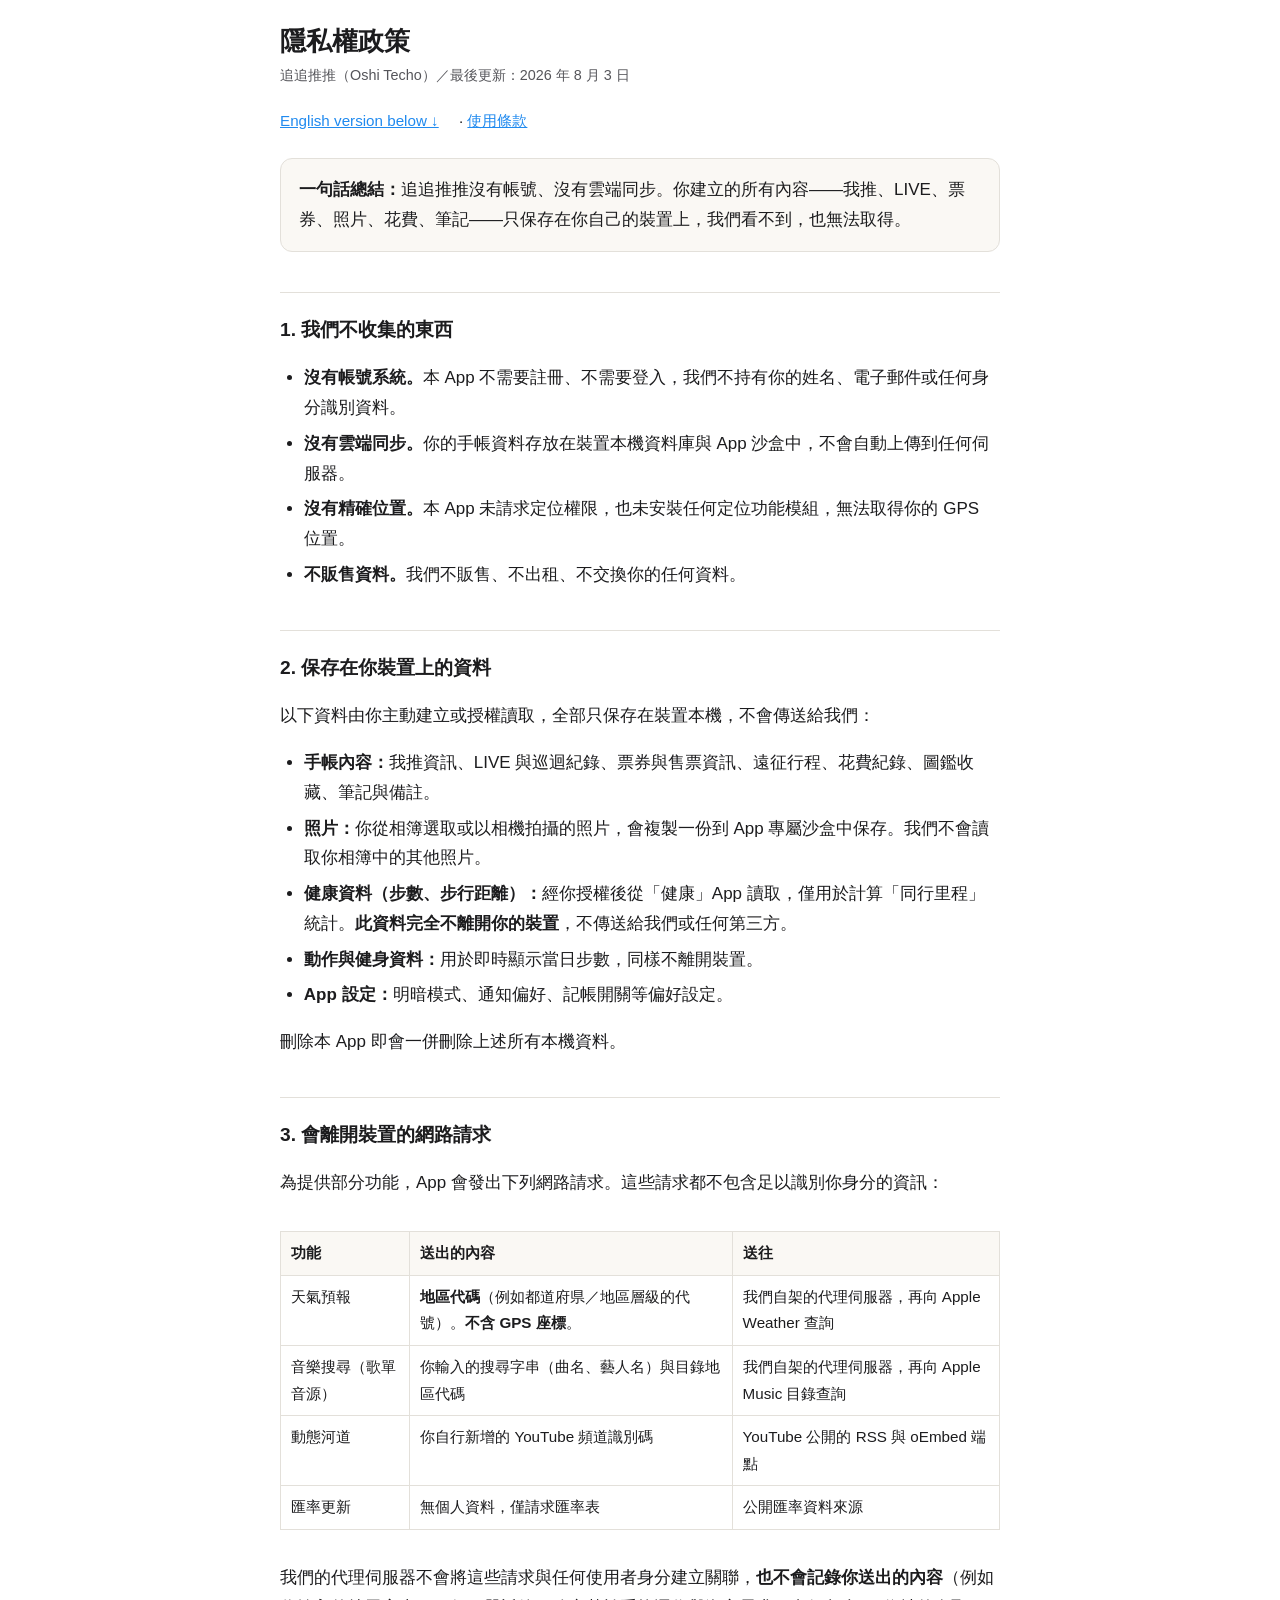
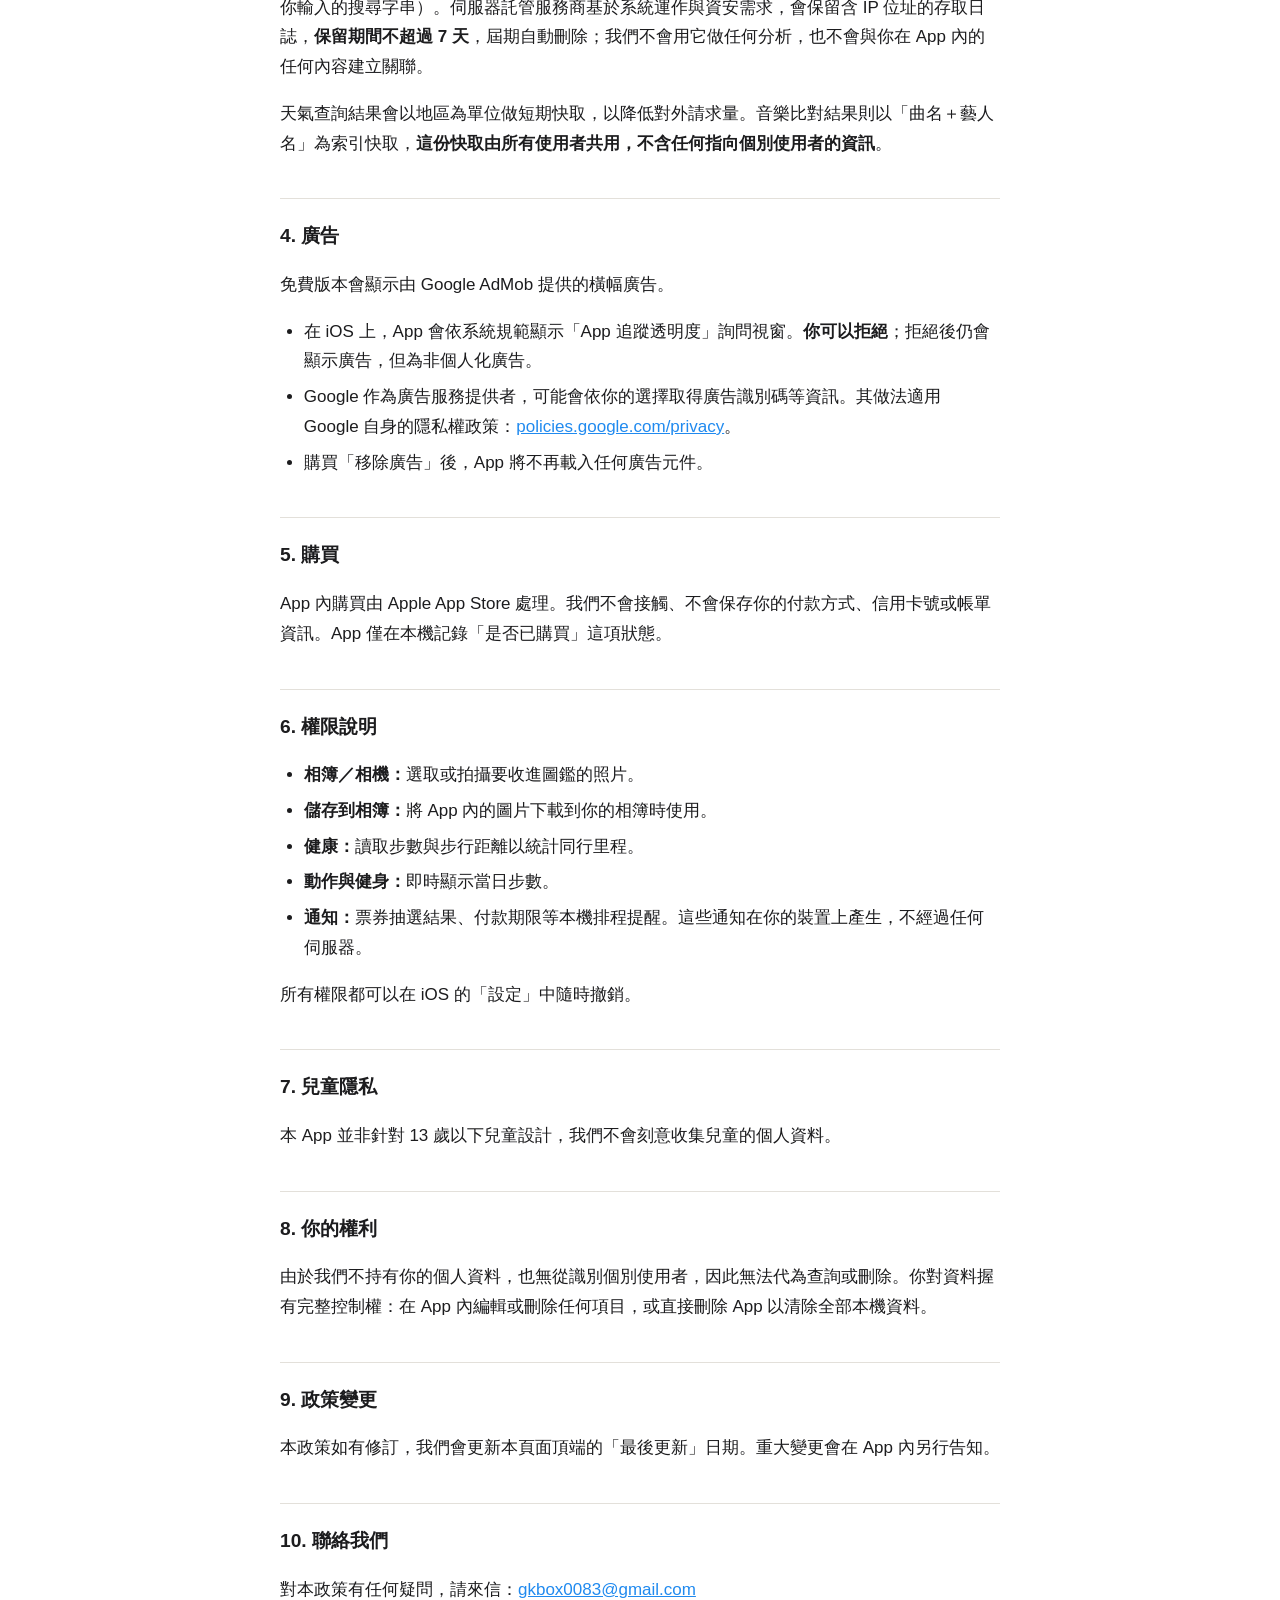
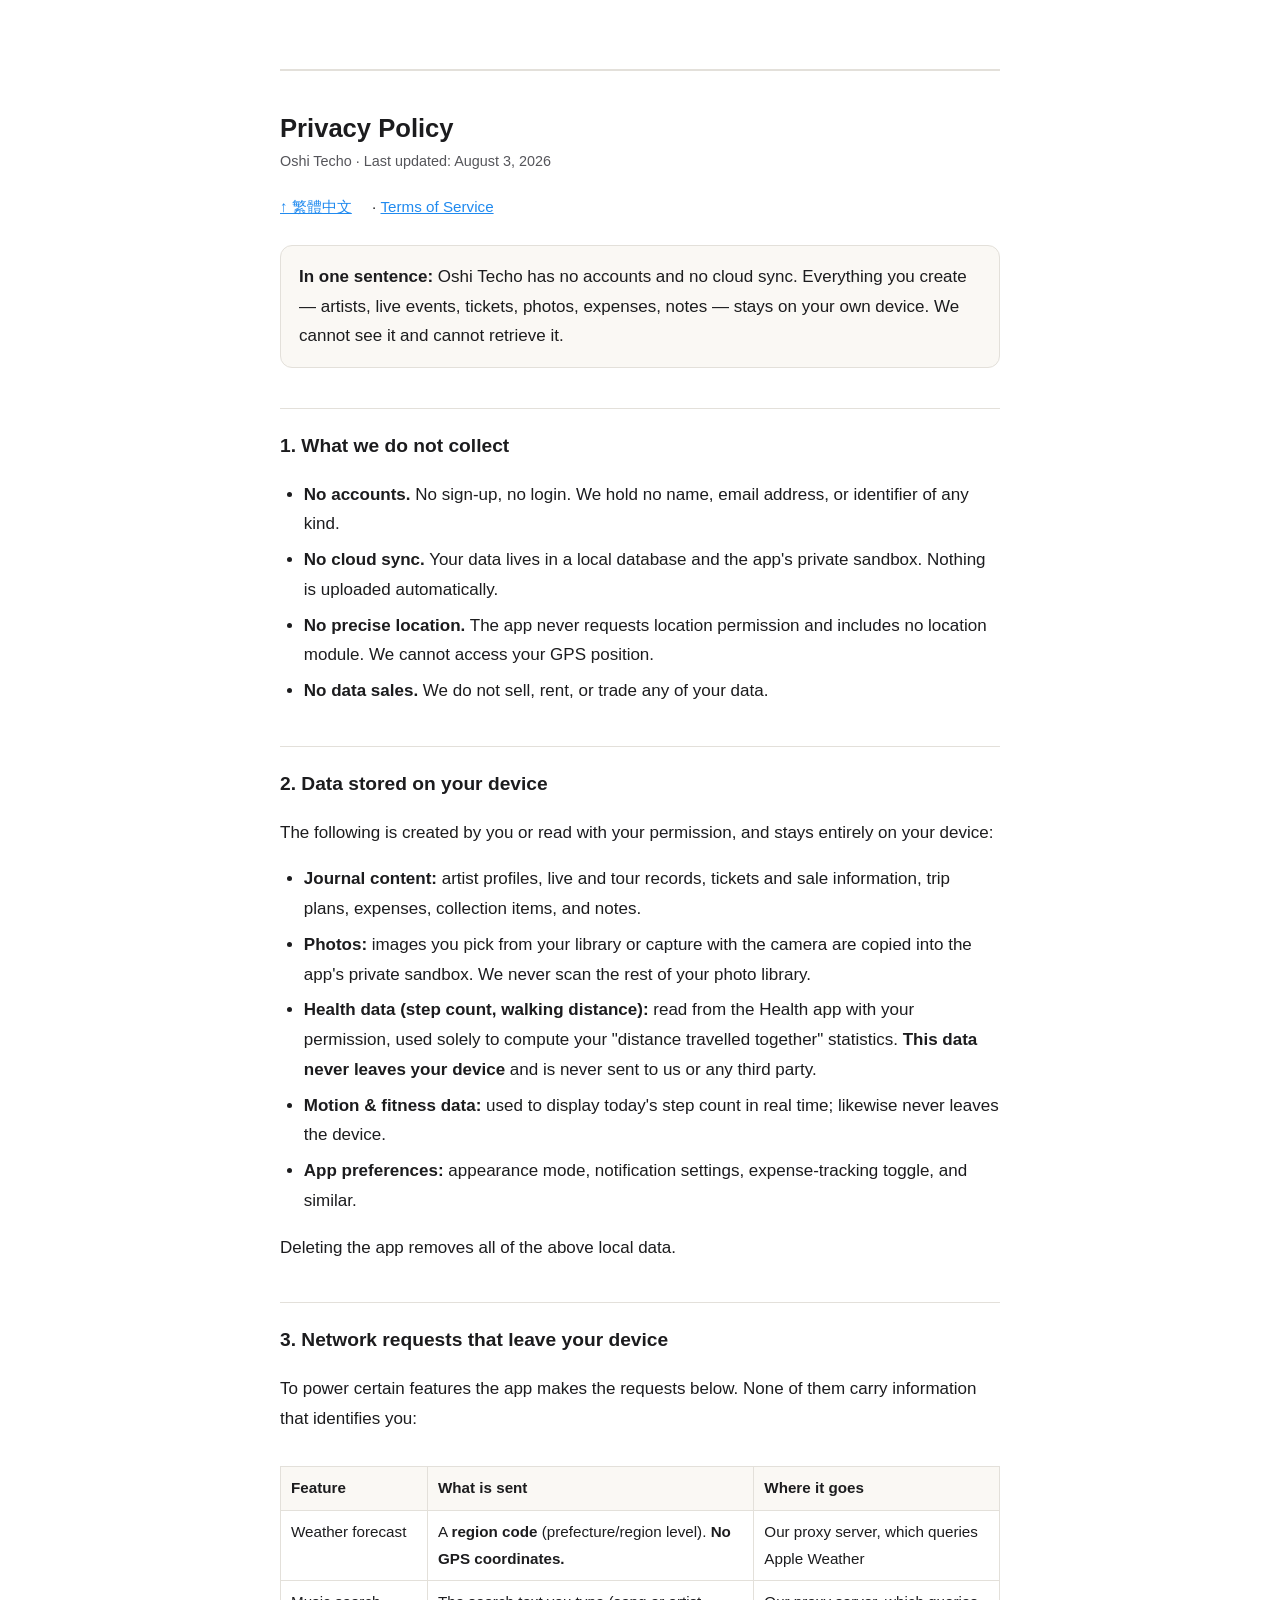
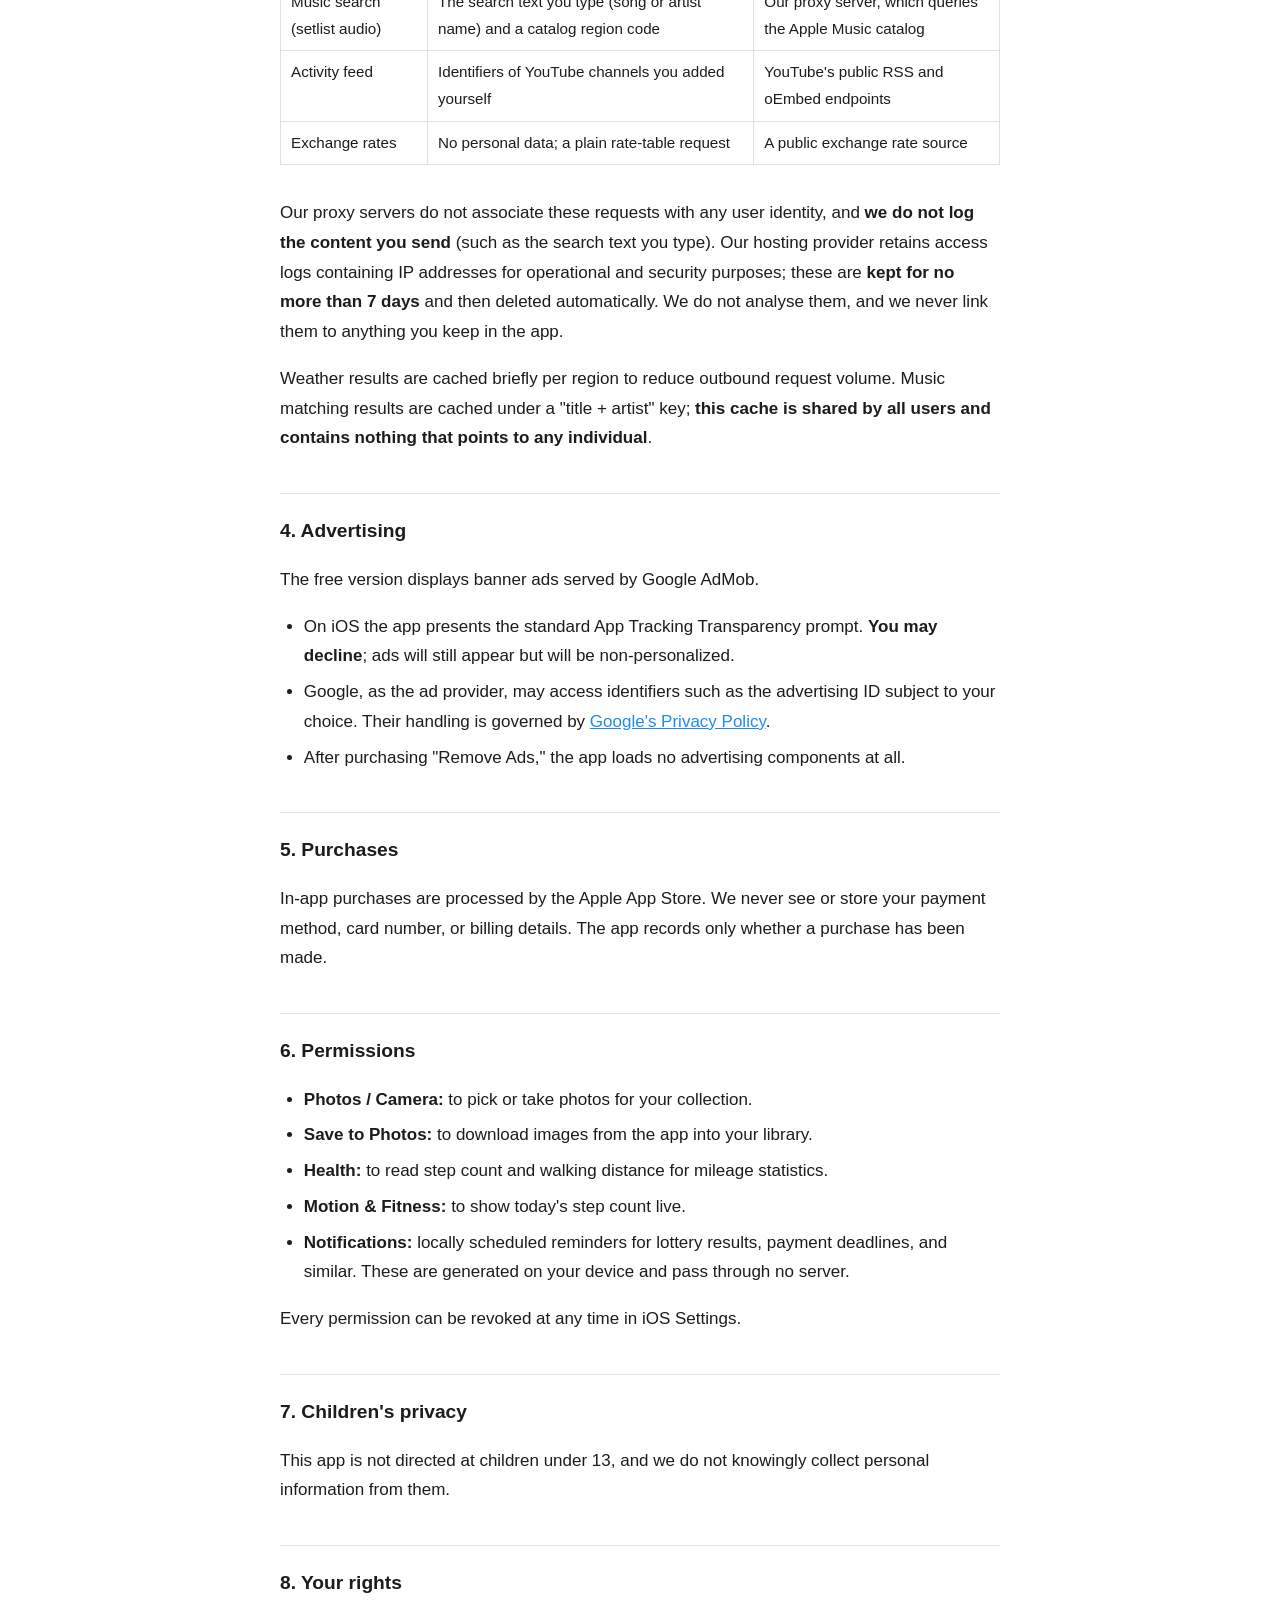
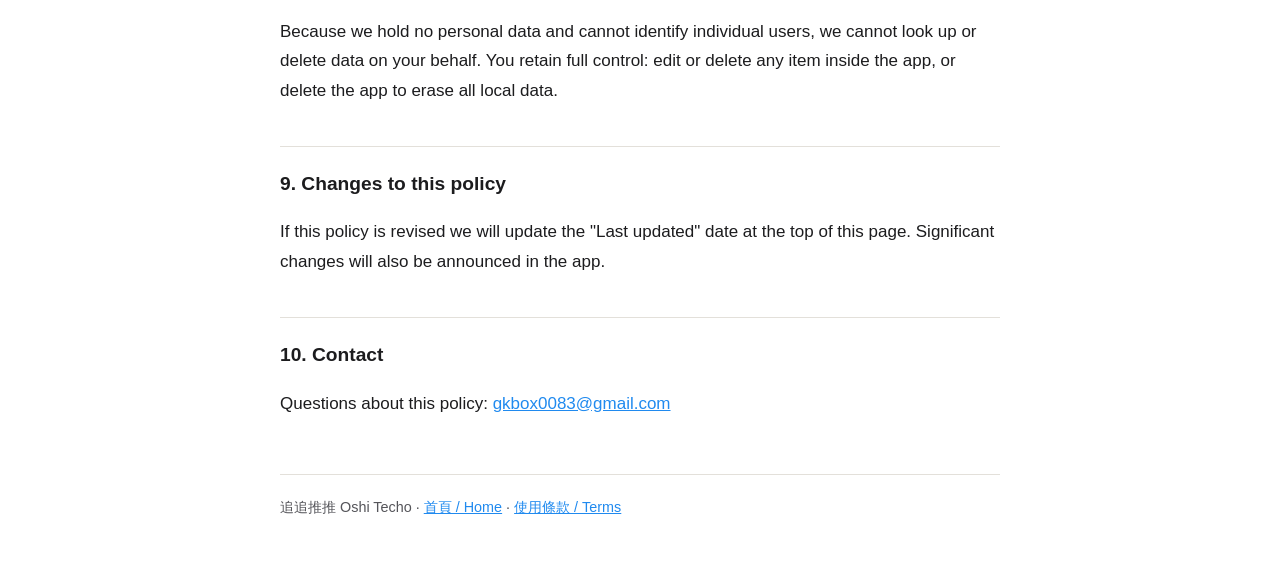
==== commit 19088b1e: "Update privacy policy" ====
--- a/privacy.html
+++ b/privacy.html
@@ -10,7 +10,7 @@
 <main>
 
 <h1>隱私權政策</h1>
-<p class="meta">追追推推（Oshi Techo）／最後更新：2026 年 7 月 30 日</p>
+<p class="meta">追追推推（Oshi Techo）／最後更新：2026 年 8 月 3 日</p>
 <p class="lang-nav"><a href="#english">English version below ↓</a> · <a href="terms.html">使用條款</a></p>
 
 <div class="lead">
@@ -65,7 +65,9 @@
 </table>
 </div>
 
-<p>我們的代理伺服器不會將這些請求與任何使用者身分建立關聯，也不會保存可回溯到你的紀錄。天氣查詢結果會以地區為單位做短期快取，以降低對外請求量。</p>
+<p>我們的代理伺服器不會將這些請求與任何使用者身分建立關聯，<strong>也不會記錄你送出的內容</strong>（例如你輸入的搜尋字串）。伺服器託管服務商基於系統運作與資安需求，會保留含 IP 位址的存取日誌，<strong>保留期間不超過 7 天</strong>，屆期自動刪除；我們不會用它做任何分析，也不會與你在 App 內的任何內容建立關聯。</p>
+
+<p>天氣查詢結果會以地區為單位做短期快取，以降低對外請求量。音樂比對結果則以「曲名＋藝人名」為索引快取，<strong>這份快取由所有使用者共用，不含任何指向個別使用者的資訊</strong>。</p>
 
 <h2>4. 廣告</h2>
 <p>免費版本會顯示由 Google AdMob 提供的橫幅廣告。</p>
@@ -103,7 +105,7 @@
 <hr class="lang-split" id="english">
 
 <h1>Privacy Policy</h1>
-<p class="meta">Oshi Techo · Last updated: July 30, 2026</p>
+<p class="meta">Oshi Techo · Last updated: August 3, 2026</p>
 <p class="lang-nav"><a href="#">↑ 繁體中文</a> · <a href="terms.html">Terms of Service</a></p>
 
 <div class="lead">
@@ -158,7 +160,9 @@
 </table>
 </div>
 
-<p>Our proxy servers do not associate these requests with any user identity and keep no records traceable back to you. Weather results are cached briefly per region to reduce outbound request volume.</p>
+<p>Our proxy servers do not associate these requests with any user identity, and <strong>we do not log the content you send</strong> (such as the search text you type). Our hosting provider retains access logs containing IP addresses for operational and security purposes; these are <strong>kept for no more than 7 days</strong> and then deleted automatically. We do not analyse them, and we never link them to anything you keep in the app.</p>
+
+<p>Weather results are cached briefly per region to reduce outbound request volume. Music matching results are cached under a "title + artist" key; <strong>this cache is shared by all users and contains nothing that points to any individual</strong>.</p>
 
 <h2>4. Advertising</h2>
 <p>The free version displays banner ads served by Google AdMob.</p>
--- a/style.css
+++ b/style.css
@@ -1,4 +1,4 @@
-/* 遠征手帳 法務文件共用樣式 — 自含、無外部依賴、支援深色模式 */
+/* 追追推推 法務文件共用樣式 — 自含、無外部依賴、支援深色模式 */
 :root {
   --bg: #ffffff;
   --text: #1c1c1e;
